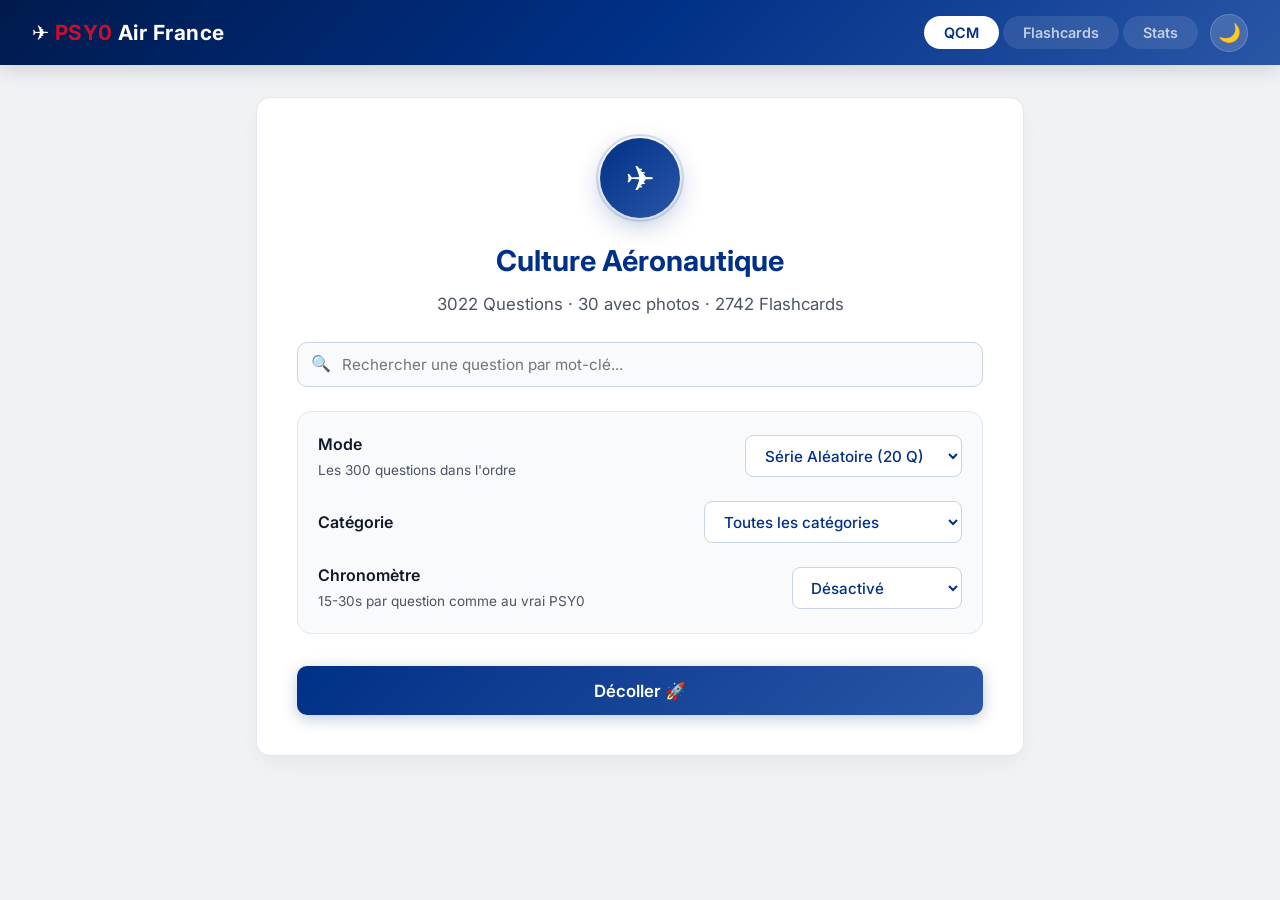
==== PSY0_Training/index.html @ 4a1bb3ae "111" ====
<!DOCTYPE html>
<html lang="fr">

<head>
    <meta charset="UTF-8">
    <meta name="viewport" content="width=device-width, initial-scale=1.0">
    <title>PSY0 Air France - Entraînement Complet</title>
    <meta name="description" content="Application d'entraînement PSY0 Air France — QCM, Flashcards, Statistiques">
    <link href="https://fonts.googleapis.com/css2?family=Inter:wght@400;500;600;700;800&display=swap" rel="stylesheet">
    <link rel="stylesheet" href="style.css">
</head>

<body>
    <header>
        <h1>✈️ <span>PSY0</span> Air France</h1>
        <div class="header-right">
            <nav class="tabs" id="main-tabs">
                <button class="tab active" data-tab="qcm">QCM</button>
                <button class="tab" data-tab="flashcards">Flashcards</button>
                <button class="tab" data-tab="stats">Stats</button>
            </nav>
            <button class="theme-toggle" id="theme-toggle" title="Mode sombre">🌙</button>
        </div>
    </header>
    <main>
        <!-- ========== QCM HOME ========== -->
        <section id="qcm-home" class="screen active">
            <div class="logo-wrapper">✈️</div>
            <h2>Culture Aéronautique</h2>
            <p>3022 Questions · 30 avec photos · 2742 Flashcards</p>

            <!-- Mastery Indicator -->
            <div class="mastery-container" id="mastery-container" style="display:none;">
                <div class="mastery-ring">
                    <svg viewBox="0 0 42 42">
                        <circle class="ring-bg" cx="21" cy="21" r="18" />
                        <circle class="ring-fill" id="mastery-ring-fill" cx="21" cy="21" r="18" stroke-dasharray="113.1"
                            stroke-dashoffset="113.1" />
                    </svg>
                    <div class="mastery-pct" id="mastery-pct">0%</div>
                </div>
                <div class="mastery-info">
                    <div class="mastery-label">Maîtrise globale</div>
                    <div class="mastery-detail" id="mastery-detail">0 / 300 questions maîtrisées</div>
                </div>
            </div>

            <!-- Search -->
            <div class="search-container">
                <span class="search-icon">🔍</span>
                <input type="text" class="search-input" id="search-input"
                    placeholder="Rechercher une question par mot-clé...">
            </div>
            <div class="search-results" id="search-results" style="display:none;"></div>

            <div class="settings-group" id="qcm-settings">
                <div class="setting-item">
                    <div><label>Mode</label><span class="hint" id="mode-hint">Les 300 questions dans l'ordre</span>
                    </div>
                    <select id="mode-select">
                        <option value="random20">Série Aléatoire (20 Q)</option>
                        <option value="random50">Série Aléatoire (50 Q)</option>
                        <option value="random100">Série Aléatoire (100 Q)</option>
                        <option value="weak">Mes points faibles</option>
                        <option value="exam">🔒 Examen réel (80 Q)</option>
                        <option value="all">Toutes (3022 Q)</option>
                    </select>
                </div>
                <div class="setting-item">
                    <div><label>Catégorie</label></div>
                    <select id="cat-select">
                        <option value="all">Toutes les catégories</option>
                    </select>
                </div>
                <div class="setting-item" id="timer-setting">
                    <div><label>Chronomètre</label><span class="hint">15-30s par question comme au vrai PSY0</span>
                    </div>
                    <select id="timer-select">
                        <option value="0">Désactivé</option>
                        <option value="15">15 secondes</option>
                        <option value="20">20 secondes</option>
                        <option value="30">30 secondes</option>
                    </select>
                </div>
            </div>
            <button id="start-btn" class="btn btn-primary">Décoller 🚀</button>
        </section>

        <!-- ========== QUESTION ========== -->
        <section id="question-screen" class="screen">
            <div class="progress-container">
                <div class="progress-header">
                    <span id="progress-text">Question 1 sur 300</span>
                    <span id="score-text">Score: 0</span>
                </div>
                <div class="progress-bar">
                    <div class="progress-fill" id="progress-fill"></div>
                </div>
            </div>
            <div id="timer-bar-container" class="timer-bar-container" style="display:none;">
                <div class="timer-bar-fill" id="timer-bar-fill"></div>
                <span class="timer-label" id="timer-label">30s</span>
            </div>
            <div id="exam-indicator" class="exam-badge" style="display:none;">Mode Examen</div>
            <div class="category-badge" id="q-category"></div>
            <div id="question-image" class="question-image-container" style="display:none;"></div>
            <h2 id="question-text" class="question-text"></h2>
            <div class="options-grid" id="options-container"></div>
            <div id="explanation-box" class="explanation-box" style="display:none;"></div>
            <div class="keyboard-hint" id="keyboard-hint">
                <kbd>A</kbd><kbd>B</kbd><kbd>C</kbd><kbd>D</kbd> répondre · <kbd>Entrée</kbd> suivant
            </div>
            <div class="actions">
                <button id="next-btn" class="btn btn-next">Suivant ➔</button>
            </div>
        </section>

        <!-- ========== SUMMARY ========== -->
        <section id="summary-screen" class="screen">
            <div class="summary-header">
                <h2>Bilan du vol 🛬</h2>
                <div class="summary-score" id="final-score">85%</div>
                <p class="score-text" id="final-stats"></p>
            </div>
            <div class="cat-breakdown" id="cat-breakdown"></div>
            <div id="review-container" class="review-section" style="display:none;">
                <h3>Questions à revoir</h3>
                <div class="review-list" id="review-list"></div>
            </div>
            <button id="restart-btn" class="btn btn-primary">Nouveau vol d'entraînement</button>
        </section>

        <!-- ========== FLASHCARDS HOME ========== -->
        <section id="flashcards-home" class="screen">
            <div class="logo-wrapper">🃏</div>
            <h2>Flashcards</h2>
            <p>2742 fiches mémo pour réviser les faits clés</p>
            <div class="settings-group">
                <div class="setting-item">
                    <div><label>Catégorie</label></div>
                    <select id="fc-cat-select">
                        <option value="all">Toutes</option>
                    </select>
                </div>
                <div class="setting-item">
                    <div><label>Nombre de cartes</label><span class="hint">Limiter la session</span></div>
                    <select id="fc-count-select">
                        <option value="20">20 cartes</option>
                        <option value="50" selected>50 cartes</option>
                        <option value="100">100 cartes</option>
                        <option value="0">Toutes</option>
                    </select>
                </div>
            </div>
            <button id="fc-start-btn" class="btn btn-primary">Commencer les flashcards</button>
        </section>

        <!-- ========== FLASHCARD VIEW ========== -->
        <section id="flashcard-screen" class="screen">
            <div class="progress-container">
                <div class="progress-header">
                    <span id="fc-progress">Carte 1 sur 50</span>
                    <span id="fc-count"></span>
                </div>
                <div class="progress-bar">
                    <div class="progress-fill" id="fc-progress-fill"></div>
                </div>
            </div>
            <div class="fc-category-badge" id="fc-cat-badge"><span></span></div>
            <div class="flashcard" id="flashcard" onclick="app.flipCard()">
                <div class="flashcard-inner" id="flashcard-inner">
                    <div class="flashcard-front" id="fc-front"></div>
                    <div class="flashcard-back" id="fc-back"></div>
                </div>
            </div>
            <p class="fc-hint">Cliquez ou appuyez <kbd>Espace</kbd> pour retourner</p>
            <div class="fc-actions">
                <button class="btn btn-secondary" onclick="app.fcMark(false)">❌ À revoir</button>
                <button class="btn btn-success" onclick="app.fcMark(true)">✅ Connue</button>
            </div>
            <div class="keyboard-hint"><kbd>Espace</kbd> retourner · <kbd>1</kbd> à revoir · <kbd>2</kbd> connue</div>
        </section>

        <!-- ========== FLASHCARD SUMMARY ========== -->
        <section id="fc-summary-screen" class="screen">
            <div class="fc-summary">
                <div class="logo-wrapper">🃏</div>
                <h2>Session terminée !</h2>
                <div class="fc-summary-score" id="fc-final-score">0%</div>
                <p class="fc-summary-detail" id="fc-final-detail"></p>
                <div class="fc-summary-bar">
                    <div class="fc-summary-bar-fill" id="fc-summary-bar-fill"></div>
                </div>
                <button class="btn btn-primary" onclick="app.showScreen('flashcards-home')">Nouvelle session</button>
            </div>
        </section>

        <!-- ========== STATS ========== -->
        <section id="stats-screen" class="screen">
            <div class="logo-wrapper">📊</div>
            <h2>Vos Statistiques</h2>
            <div id="stats-content" class="stats-content"></div>
            <div class="stats-actions">
                <button class="btn btn-outline btn-sm" onclick="app.exportStats()">📤 Exporter</button>
                <label class="btn btn-outline btn-sm" style="cursor:pointer;">
                    📥 Importer
                    <input type="file" accept=".json" style="display:none;" onchange="app.importStats(event)">
                </label>
                <button class="btn btn-outline btn-sm" style="color:var(--error);border-color:var(--error);"
                    onclick="app.clearStats()">🗑️ Réinitialiser</button>
            </div>
        </section>
    </main>

    <script src="data/questions.js"></script>
    <script src="app.js"></script>
</body>

</html>
---- PSY0_Training/style.css ----
/* ========== PSY0 Training App V3 — Premium Design ========== */

:root {
  /* Air France Brand */
  --af-blue: #003087;
  --af-blue-light: #2A56A6;
  --af-blue-dark: #001A4D;
  --af-red: #C8102E;
  --af-white: #FFFFFF;
  --af-gray: #F0F2F5;
  /* Semantic */
  --success: #10B981;
  --success-bg: #ecfdf5;
  --error: #EF4444;
  --error-bg: #fef2f2;
  --warning: #F59E0B;
  /* Text */
  --text-primary: #111827;
  --text-secondary: #4B5563;
  --text-muted: #9CA3AF;
  /* Surfaces */
  --bg: #F0F2F5;
  --card-bg: #FFFFFF;
  --card-border: #e2e8f0;
  --input-bg: #f8fafc;
  --input-border: #cbd5e1;
  --overlay: rgba(0, 0, 0, 0.45);
  /* Misc */
  --border-radius: 14px;
  --transition: all 0.3s cubic-bezier(0.4, 0, 0.2, 1);
  --shadow-sm: 0 2px 8px rgba(0, 0, 0, 0.04);
  --shadow-md: 0 10px 25px -5px rgba(0, 0, 0, 0.06);
  --shadow-lg: 0 20px 40px -10px rgba(0, 0, 0, 0.1);
}

/* ========== DARK MODE ========== */
[data-theme="dark"] {
  --bg: #0f172a;
  --card-bg: #1e293b;
  --card-border: #334155;
  --input-bg: #1e293b;
  --input-border: #475569;
  --text-primary: #f1f5f9;
  --text-secondary: #94a3b8;
  --text-muted: #64748b;
  --af-gray: #0f172a;
  --overlay: rgba(0, 0, 0, 0.7);
  --shadow-sm: 0 2px 8px rgba(0, 0, 0, 0.2);
  --shadow-md: 0 10px 25px -5px rgba(0, 0, 0, 0.3);
  --shadow-lg: 0 20px 40px -10px rgba(0, 0, 0, 0.4);
}

[data-theme="dark"] .option-btn {
  background: #1e293b;
  border-color: #334155;
  color: var(--text-primary);
}

[data-theme="dark"] .option-btn:hover:not(:disabled) {
  background: #334155;
  border-color: var(--af-blue-light);
}

[data-theme="dark"] .option-btn.correct {
  background: #064e3b;
  border-color: var(--success);
  color: #a7f3d0;
}

[data-theme="dark"] .option-btn.wrong {
  background: #7f1d1d;
  border-color: var(--error);
  color: #fecaca;
}

[data-theme="dark"] .option-letter {
  background: #334155;
  border-color: #475569;
  color: var(--text-secondary);
}

[data-theme="dark"] .option-btn.correct .option-letter {
  background: var(--success);
  border-color: var(--success);
  color: white;
}

[data-theme="dark"] .option-btn.wrong .option-letter {
  background: var(--error);
  border-color: var(--error);
  color: white;
}

[data-theme="dark"] .explanation-box {
  background: #172554;
  border-left-color: var(--af-blue-light);
  color: #bfdbfe;
}

[data-theme="dark"] .cat-card {
  background: #1e293b;
  border-color: #334155;
}

[data-theme="dark"] .review-item {
  background: #1e293b;
}

[data-theme="dark"] .history-item {
  background: #1e293b;
}

[data-theme="dark"] .settings-group {
  background: #1e293b;
  border-color: #334155;
}

[data-theme="dark"] select {
  background: #0f172a;
  border-color: #475569;
  color: var(--text-primary);
}

[data-theme="dark"] .flashcard-back {
  background: #1e293b;
  border-color: var(--af-blue-light);
  color: var(--text-primary);
}

[data-theme="dark"] .progress-bar,
[data-theme="dark"] .timer-bar-container {
  background: #334155;
}

[data-theme="dark"] .category-badge {
  background: #1e3a5f;
  color: #93c5fd;
}

[data-theme="dark"] .search-input {
  background: #0f172a;
  border-color: #475569;
  color: var(--text-primary);
}

[data-theme="dark"] .search-result-item {
  background: #1e293b;
  border-color: #334155;
}

/* ========== RESET ========== */
* {
  box-sizing: border-box;
  margin: 0;
  padding: 0;
  font-family: 'Inter', system-ui, -apple-system, sans-serif;
}

body {
  background: var(--bg);
  color: var(--text-primary);
  line-height: 1.6;
  min-height: 100vh;
  display: flex;
  flex-direction: column;
  transition: background 0.4s ease, color 0.4s ease;
}

/* ========== HEADER — Glassmorphism ========== */
header {
  background: linear-gradient(135deg, var(--af-blue-dark) 0%, var(--af-blue) 50%, var(--af-blue-light) 100%);
  color: var(--af-white);
  padding: 0.85rem 2rem;
  box-shadow: 0 4px 20px rgba(0, 0, 0, 0.15);
  position: sticky;
  top: 0;
  z-index: 100;
  display: flex;
  justify-content: space-between;
  align-items: center;
  flex-wrap: wrap;
  gap: 0.5rem;
  backdrop-filter: blur(10px);
}

header h1 {
  font-size: 1.3rem;
  font-weight: 700;
  letter-spacing: 0.5px;
  display: flex;
  align-items: center;
  gap: 0.3rem;
}

header h1 span {
  color: var(--af-red);
}

.header-right {
  display: flex;
  align-items: center;
  gap: 0.75rem;
}

/* Dark mode toggle */
.theme-toggle {
  background: rgba(255, 255, 255, 0.15);
  border: 1px solid rgba(255, 255, 255, 0.2);
  color: white;
  width: 38px;
  height: 38px;
  border-radius: 50%;
  display: flex;
  align-items: center;
  justify-content: center;
  cursor: pointer;
  font-size: 1.15rem;
  transition: var(--transition);
}

.theme-toggle:hover {
  background: rgba(255, 255, 255, 0.3);
  transform: rotate(20deg);
}

/* Tabs */
.tabs {
  display: flex;
  gap: 0.25rem;
}

.tab {
  background: rgba(255, 255, 255, 0.1);
  color: rgba(255, 255, 255, 0.7);
  border: none;
  padding: 0.5rem 1.25rem;
  border-radius: 20px;
  font-size: 0.9rem;
  font-weight: 600;
  cursor: pointer;
  transition: var(--transition);
  position: relative;
  overflow: hidden;
}

.tab::after {
  content: '';
  position: absolute;
  bottom: 0;
  left: 50%;
  width: 0;
  height: 2px;
  background: white;
  transition: all 0.3s ease;
  transform: translateX(-50%);
}

.tab:hover {
  background: rgba(255, 255, 255, 0.2);
  color: white;
}

.tab.active {
  background: white;
  color: var(--af-blue);
}

.tab.active::after {
  display: none;
}

/* ========== MAIN ========== */
main {
  flex: 1;
  width: 100%;
  max-width: 800px;
  margin: 0 auto;
  padding: 2rem 1rem;
}

/* ========== SCREENS ========== */
.screen {
  background: var(--card-bg);
  border-radius: var(--border-radius);
  padding: 2.5rem;
  box-shadow: var(--shadow-md);
  display: none;
  animation: slideUp 0.4s cubic-bezier(0.16, 1, 0.3, 1);
  border: 1px solid var(--card-border);
  transition: background 0.4s ease, border-color 0.4s ease;
}

.screen.active {
  display: block;
}

@keyframes slideUp {
  from {
    opacity: 0;
    transform: translateY(16px);
  }

  to {
    opacity: 1;
    transform: translateY(0);
  }
}

@keyframes fadeIn {
  from {
    opacity: 0;
  }

  to {
    opacity: 1;
  }
}

@keyframes shake {

  0%,
  100% {
    transform: translateX(0);
  }

  10%,
  50%,
  90% {
    transform: translateX(-4px);
  }

  30%,
  70% {
    transform: translateX(4px);
  }
}

@keyframes pulse {
  0% {
    box-shadow: 0 0 0 0 rgba(16, 185, 129, 0.4);
  }

  70% {
    box-shadow: 0 0 0 12px rgba(16, 185, 129, 0);
  }

  100% {
    box-shadow: 0 0 0 0 rgba(16, 185, 129, 0);
  }
}

@keyframes slideQuestion {
  from {
    opacity: 0;
    transform: translateX(30px);
  }

  to {
    opacity: 1;
    transform: translateX(0);
  }
}

@keyframes confetti-fall {
  0% {
    transform: translateY(-100vh) rotate(0deg);
    opacity: 1;
  }

  100% {
    transform: translateY(100vh) rotate(720deg);
    opacity: 0;
  }
}

.shake {
  animation: shake 0.5s cubic-bezier(.36, .07, .19, .97) both;
}

.pulse-correct {
  animation: pulse 0.6s ease-out;
}

.slide-in {
  animation: slideQuestion 0.4s cubic-bezier(0.16, 1, 0.3, 1);
}

/* ========== HOME SCREENS ========== */
.logo-wrapper {
  width: 80px;
  height: 80px;
  background: linear-gradient(135deg, var(--af-blue), var(--af-blue-light));
  color: white;
  border-radius: 50%;
  display: flex;
  align-items: center;
  justify-content: center;
  font-size: 2.2rem;
  margin: 0 auto 1.25rem;
  box-shadow: 0 8px 25px rgba(0, 48, 135, 0.25);
  position: relative;
  transition: transform 0.3s ease;
}

.logo-wrapper:hover {
  transform: scale(1.05);
}

.logo-wrapper::after {
  content: '';
  position: absolute;
  inset: -4px;
  border-radius: 50%;
  border: 2px solid rgba(0, 48, 135, 0.15);
}

#qcm-home,
#flashcards-home,
#stats-screen {
  text-align: center;
}

#qcm-home h2,
#flashcards-home h2,
#stats-screen h2 {
  font-size: 1.8rem;
  color: var(--af-blue);
  margin-bottom: 0.4rem;
}

[data-theme="dark"] #qcm-home h2,
[data-theme="dark"] #flashcards-home h2,
[data-theme="dark"] #stats-screen h2 {
  color: #93c5fd;
}

#qcm-home p,
#flashcards-home p,
#stats-screen p {
  color: var(--text-secondary);
  margin-bottom: 1.5rem;
  font-size: 1.05rem;
}

/* Mastery Ring */
.mastery-container {
  display: flex;
  align-items: center;
  justify-content: center;
  gap: 1rem;
  margin-bottom: 2rem;
  padding: 1rem 1.5rem;
  background: var(--input-bg);
  border-radius: var(--border-radius);
  border: 1px solid var(--card-border);
}

.mastery-ring {
  width: 60px;
  height: 60px;
  position: relative;
}

.mastery-ring svg {
  width: 60px;
  height: 60px;
  transform: rotate(-90deg);
}

.mastery-ring .ring-bg {
  fill: none;
  stroke: var(--card-border);
  stroke-width: 5;
}

.mastery-ring .ring-fill {
  fill: none;
  stroke: var(--af-blue);
  stroke-width: 5;
  stroke-linecap: round;
  transition: stroke-dashoffset 1s ease;
}

.mastery-pct {
  position: absolute;
  inset: 0;
  display: flex;
  align-items: center;
  justify-content: center;
  font-size: 0.8rem;
  font-weight: 700;
  color: var(--af-blue);
  transform: none;
}

[data-theme="dark"] .mastery-pct {
  color: #93c5fd;
}

.mastery-info {
  text-align: left;
}

.mastery-info .mastery-label {
  font-size: 0.85rem;
  font-weight: 600;
  color: var(--text-primary);
}

.mastery-info .mastery-detail {
  font-size: 0.8rem;
  color: var(--text-secondary);
}

/* Settings */
.settings-group {
  display: flex;
  flex-direction: column;
  gap: 1.25rem;
  margin-bottom: 2rem;
  text-align: left;
  background: var(--input-bg);
  padding: 1.25rem;
  border-radius: var(--border-radius);
  border: 1px solid var(--card-border);
  transition: background 0.4s ease, border-color 0.4s ease;
}

.setting-item {
  display: flex;
  justify-content: space-between;
  align-items: center;
  gap: 1rem;
}

.setting-item label {
  font-weight: 600;
  color: var(--text-primary);
}

.hint {
  font-size: 0.85rem;
  color: var(--text-secondary);
  display: block;
  margin-top: 0.15rem;
}

select {
  padding: 0.6rem 0.9rem;
  border-radius: 8px;
  border: 1px solid var(--input-border);
  background: var(--card-bg);
  font-size: 0.95rem;
  font-weight: 500;
  color: var(--af-blue);
  cursor: pointer;
  outline: none;
  transition: var(--transition);
  min-width: 170px;
}

select:focus {
  border-color: var(--af-blue);
  box-shadow: 0 0 0 3px rgba(0, 48, 135, 0.1);
}

/* ========== SEARCH ========== */
.search-container {
  position: relative;
  margin-bottom: 1.5rem;
}

.search-input {
  width: 100%;
  padding: 0.75rem 1rem 0.75rem 2.75rem;
  border: 1px solid var(--input-border);
  border-radius: 10px;
  font-size: 0.95rem;
  background: var(--input-bg);
  color: var(--text-primary);
  outline: none;
  transition: var(--transition);
  font-family: 'Inter', system-ui, sans-serif;
}

.search-input:focus {
  border-color: var(--af-blue);
  box-shadow: 0 0 0 3px rgba(0, 48, 135, 0.1);
}

.search-icon {
  position: absolute;
  left: 0.85rem;
  top: 50%;
  transform: translateY(-50%);
  font-size: 1rem;
  color: var(--text-muted);
  pointer-events: none;
}

.search-results {
  max-height: 400px;
  overflow-y: auto;
  display: flex;
  flex-direction: column;
  gap: 0.5rem;
  text-align: left;
}

.search-result-item {
  background: var(--input-bg);
  border: 1px solid var(--card-border);
  border-radius: 10px;
  padding: 1rem;
  animation: fadeIn 0.2s ease;
}

.search-result-item .sr-question {
  font-weight: 600;
  margin-bottom: 0.4rem;
  font-size: 0.95rem;
  color: var(--text-primary);
}

.search-result-item .sr-answer {
  font-size: 0.85rem;
  color: var(--success);
  font-weight: 500;
}

.search-result-item .sr-explanation {
  font-size: 0.82rem;
  color: var(--text-secondary);
  margin-top: 0.3rem;
  font-style: italic;
}

.search-result-item .sr-cat {
  display: inline-block;
  background: #e0e7ff;
  color: var(--af-blue);
  padding: 0.15rem 0.5rem;
  border-radius: 12px;
  font-size: 0.72rem;
  font-weight: 600;
  margin-top: 0.4rem;
}

[data-theme="dark"] .search-result-item .sr-cat {
  background: #1e3a5f;
  color: #93c5fd;
}

/* ========== BUTTONS ========== */
.btn {
  display: inline-flex;
  align-items: center;
  justify-content: center;
  gap: 0.5rem;
  padding: 0.9rem 1.8rem;
  font-size: 1.05rem;
  font-weight: 600;
  border: none;
  border-radius: 10px;
  cursor: pointer;
  transition: var(--transition);
  width: 100%;
  position: relative;
  overflow: hidden;
}

.btn::after {
  content: '';
  position: absolute;
  inset: 0;
  background: linear-gradient(rgba(255, 255, 255, 0.1), transparent);
  opacity: 0;
  transition: opacity 0.3s;
}

.btn:hover::after {
  opacity: 1;
}

.btn:active {
  transform: scale(0.98);
}

.btn-primary {
  background: linear-gradient(135deg, var(--af-blue), var(--af-blue-light));
  color: white;
  box-shadow: 0 4px 15px rgba(0, 48, 135, 0.25);
}

.btn-primary:hover {
  transform: translateY(-2px);
  box-shadow: 0 8px 25px rgba(0, 48, 135, 0.35);
}

.btn-primary:active {
  transform: translateY(0) scale(0.98);
}

.btn-secondary {
  background: var(--card-border);
  color: var(--text-primary);
  margin-top: 1rem;
}

.btn-secondary:hover {
  background: var(--input-border);
}

.btn-success {
  background: linear-gradient(135deg, var(--success), #059669);
  color: white;
  flex: 1;
  box-shadow: 0 4px 12px rgba(16, 185, 129, 0.25);
}

.btn-success:hover {
  transform: translateY(-1px);
  box-shadow: 0 6px 18px rgba(16, 185, 129, 0.35);
}

.btn-sm {
  padding: 0.5rem 1rem;
  font-size: 0.85rem;
  width: auto;
}

.btn-outline {
  background: transparent;
  border: 1px solid var(--card-border);
  color: var(--text-secondary);
  width: auto;
}

.btn-outline:hover {
  border-color: var(--af-blue);
  color: var(--af-blue);
  background: rgba(0, 48, 135, 0.05);
}

.stats-actions {
  display: flex;
  gap: 0.5rem;
  justify-content: center;
  flex-wrap: wrap;
}

/* ========== TIMER ========== */
.timer-bar-container {
  position: relative;
  height: 6px;
  background: var(--card-border);
  border-radius: 3px;
  margin-bottom: 1.5rem;
  overflow: hidden;
}

.timer-bar-fill {
  height: 100%;
  background: linear-gradient(90deg, var(--af-blue), var(--af-blue-light));
  width: 100%;
  transition: width 1s linear;
  border-radius: 3px;
}

.timer-bar-fill.danger {
  background: linear-gradient(90deg, var(--error), #dc2626);
}

.timer-label {
  position: absolute;
  right: 0;
  top: -22px;
  font-size: 0.8rem;
  font-weight: 700;
  color: var(--text-secondary);
}

/* ========== CATEGORY BADGE ========== */
.category-badge {
  display: inline-block;
  background: #e0e7ff;
  color: var(--af-blue);
  padding: 0.3rem 0.8rem;
  border-radius: 20px;
  font-size: 0.8rem;
  font-weight: 600;
  margin-bottom: 1rem;
}

/* ========== QUESTION ========== */
.progress-container {
  margin-bottom: 1.5rem;
}

.progress-header {
  display: flex;
  justify-content: space-between;
  margin-bottom: 0.5rem;
  font-size: 0.9rem;
  color: var(--text-secondary);
  font-weight: 600;
}

.progress-bar {
  height: 6px;
  background: var(--card-border);
  border-radius: 3px;
  overflow: hidden;
}

.progress-fill {
  height: 100%;
  background: linear-gradient(90deg, var(--af-blue), var(--af-blue-light));
  width: 0%;
  transition: width 0.5s ease-out;
}

.question-text {
  font-size: 1.3rem;
  font-weight: 600;
  color: var(--af-blue-dark);
  margin-bottom: 1.5rem;
  line-height: 1.4;
}

[data-theme="dark"] .question-text {
  color: #e2e8f0;
}

/* Question Image */
.question-image-container {
  margin-bottom: 1.5rem;
  border-radius: var(--border-radius);
  overflow: hidden;
  background: var(--input-bg);
  border: 1px solid var(--card-border);
  text-align: center;
  min-height: 120px;
  display: flex;
  align-items: center;
  justify-content: center;
}

.question-img {
  width: 100%;
  max-height: 320px;
  object-fit: cover;
  border-radius: var(--border-radius);
  display: block;
  animation: fadeIn 0.4s ease;
}

.img-loading {
  padding: 3rem 1rem;
  color: var(--text-muted);
  font-size: 0.95rem;
  animation: pulse 1.5s ease-in-out infinite;
}

@keyframes imgPulse {

  0%,
  100% {
    opacity: 0.5;
  }

  50% {
    opacity: 1;
  }
}

.img-loading {
  animation: imgPulse 1.5s ease-in-out infinite;
}

.img-error {
  padding: 2rem 1rem;
  color: var(--warning);
  font-size: 0.9rem;
}

.options-grid {
  display: flex;
  flex-direction: column;
  gap: 0.75rem;
}

.option-btn {
  background: var(--input-bg);
  border: 2px solid var(--card-border);
  border-radius: 12px;
  padding: 1rem 1.25rem;
  font-size: 1rem;
  color: var(--text-primary);
  text-align: left;
  cursor: pointer;
  transition: var(--transition);
  display: flex;
  align-items: center;
  gap: 0.75rem;
}

.option-letter {
  background: var(--card-bg);
  border: 1px solid var(--input-border);
  width: 32px;
  height: 32px;
  border-radius: 50%;
  display: flex;
  align-items: center;
  justify-content: center;
  font-weight: 700;
  color: var(--text-secondary);
  flex-shrink: 0;
  transition: var(--transition);
  font-size: 0.9rem;
}

.option-btn:hover:not(:disabled) {
  border-color: var(--af-blue-light);
  background: #f1f5f9;
  transform: translateX(4px);
}

[data-theme="dark"] .option-btn:hover:not(:disabled) {
  background: #334155;
}

.option-btn.correct {
  background: var(--success-bg);
  border-color: var(--success);
  color: #065f46;
}

.option-btn.correct .option-letter {
  background: var(--success);
  border-color: var(--success);
  color: white;
}

.option-btn.wrong {
  background: var(--error-bg);
  border-color: var(--error);
  color: #991b1b;
}

.option-btn.wrong .option-letter {
  background: var(--error);
  border-color: var(--error);
  color: white;
}

.option-btn:disabled {
  cursor: default;
}

/* Keyboard shortcut hint */
.option-btn .key-hint {
  margin-left: auto;
  font-size: 0.7rem;
  color: var(--text-muted);
  background: var(--card-border);
  padding: 0.1rem 0.4rem;
  border-radius: 4px;
  font-weight: 600;
  opacity: 0.6;
}

/* ========== EXPLANATION ========== */
.explanation-box {
  background: #eff6ff;
  border-left: 4px solid var(--af-blue);
  padding: 1rem 1.25rem;
  border-radius: 0 10px 10px 0;
  margin-top: 1.25rem;
  font-size: 0.95rem;
  color: var(--af-blue-dark);
  line-height: 1.5;
  animation: slideUp 0.3s ease;
}

.explanation-box strong {
  color: var(--af-blue);
}

[data-theme="dark"] .explanation-box strong {
  color: #93c5fd;
}

/* ========== ACTIONS ========== */
.actions {
  margin-top: 2rem;
  display: flex;
  justify-content: flex-end;
}

.btn-next {
  background: linear-gradient(135deg, var(--af-red), #a00d24);
  color: white;
  width: auto;
  min-width: 150px;
  opacity: 0;
  visibility: hidden;
  transform: translateY(8px);
  padding: 0.8rem 1.5rem;
  transition: var(--transition);
  box-shadow: 0 4px 12px rgba(200, 16, 46, 0.25);
}

.btn-next.show {
  opacity: 1;
  visibility: visible;
  transform: translateY(0);
}

.btn-next:hover {
  background: linear-gradient(135deg, #a00d24, #7f0a1c);
  transform: translateY(-2px);
  box-shadow: 0 6px 18px rgba(200, 16, 46, 0.35);
}

/* ========== SUMMARY ========== */
.summary-header {
  text-align: center;
  margin-bottom: 2rem;
}

.summary-score {
  font-size: 4rem;
  font-weight: 800;
  color: var(--af-blue);
  margin: 0.75rem 0;
  letter-spacing: -1px;
}

.score-text {
  font-size: 1.1rem;
  color: var(--text-secondary);
}

.cat-breakdown {
  display: grid;
  grid-template-columns: 1fr 1fr;
  gap: 0.75rem;
  margin-bottom: 2rem;
}

.cat-card {
  background: var(--input-bg);
  border: 1px solid var(--card-border);
  border-radius: 10px;
  padding: 1rem;
  transition: transform 0.2s ease;
}

.cat-card:hover {
  transform: translateY(-2px);
}

.cat-card .cat-name {
  font-weight: 600;
  font-size: 0.85rem;
  color: var(--text-primary);
  margin-bottom: 0.4rem;
}

.cat-card .cat-score {
  font-size: 1.4rem;
  font-weight: 700;
}

.cat-card .cat-detail {
  font-size: 0.8rem;
  color: var(--text-secondary);
}

.review-section {
  margin-bottom: 2rem;
}

.review-section h3 {
  font-size: 1.1rem;
  color: var(--af-blue-dark);
  margin-bottom: 1rem;
  padding-bottom: 0.5rem;
  border-bottom: 2px solid var(--card-border);
}

[data-theme="dark"] .review-section h3 {
  color: #93c5fd;
}

.review-list {
  display: flex;
  flex-direction: column;
  gap: 1rem;
}

.review-item {
  background: var(--input-bg);
  border-left: 4px solid var(--error);
  padding: 1rem;
  border-radius: 0 10px 10px 0;
}

.review-q {
  font-weight: 600;
  margin-bottom: 0.5rem;
  font-size: 0.95rem;
}

.review-a {
  display: flex;
  flex-direction: column;
  gap: 0.3rem;
  font-size: 0.9rem;
}

.review-wrong {
  color: var(--error);
}

.review-correct {
  color: var(--success);
  font-weight: 500;
}

/* ========== FLASHCARD ========== */
.flashcard {
  perspective: 1000px;
  cursor: pointer;
  margin: 1.5rem 0;
  height: 280px;
  user-select: none;
  -webkit-user-select: none;
  touch-action: pan-y;
}

.flashcard-inner {
  position: relative;
  width: 100%;
  height: 100%;
  transition: transform 0.6s cubic-bezier(0.4, 0, 0.2, 1);
  transform-style: preserve-3d;
}

.flashcard.flipped .flashcard-inner {
  transform: rotateY(180deg);
}

.flashcard-front,
.flashcard-back {
  position: absolute;
  width: 100%;
  height: 100%;
  backface-visibility: hidden;
  border-radius: var(--border-radius);
  display: flex;
  align-items: center;
  justify-content: center;
  padding: 2rem;
  text-align: center;
  font-size: 1.15rem;
  line-height: 1.5;
}

.flashcard-front {
  background: linear-gradient(135deg, var(--af-blue-dark), var(--af-blue), var(--af-blue-light));
  color: white;
  font-weight: 600;
  font-size: 1.25rem;
  box-shadow: 0 10px 30px rgba(0, 48, 135, 0.25);
}

.flashcard-back {
  background: var(--card-bg);
  border: 2px solid var(--af-blue);
  color: var(--af-blue-dark);
  transform: rotateY(180deg);
  font-size: 1rem;
}

.fc-hint {
  text-align: center;
  color: var(--text-muted);
  font-size: 0.85rem;
  margin-bottom: 1rem;
}

.fc-actions {
  display: flex;
  gap: 0.75rem;
}

.fc-actions .btn {
  flex: 1;
}

.fc-actions .btn-secondary {
  margin-top: 0;
  background: var(--error-bg);
  color: var(--error);
  border: 1px solid rgba(239, 68, 68, 0.2);
}

.fc-actions .btn-secondary:hover {
  background: #fecaca;
}

/* FC Category */
.fc-category-badge {
  text-align: center;
  margin-bottom: 0.5rem;
}

.fc-category-badge span {
  display: inline-block;
  background: #e0e7ff;
  color: var(--af-blue);
  padding: 0.2rem 0.6rem;
  border-radius: 12px;
  font-size: 0.75rem;
  font-weight: 600;
}

[data-theme="dark"] .fc-category-badge span {
  background: #1e3a5f;
  color: #93c5fd;
}

/* FC Summary Screen */
.fc-summary {
  text-align: center;
}

.fc-summary-score {
  font-size: 3rem;
  font-weight: 800;
  margin: 1rem 0;
}

.fc-summary-detail {
  color: var(--text-secondary);
  font-size: 1.05rem;
  margin-bottom: 2rem;
}

.fc-summary-bar {
  height: 8px;
  background: var(--card-border);
  border-radius: 4px;
  overflow: hidden;
  margin-bottom: 2rem;
}

.fc-summary-bar-fill {
  height: 100%;
  border-radius: 4px;
  transition: width 1s ease;
}

/* ========== STATS ========== */
.stats-content {
  text-align: left;
  margin-bottom: 1.5rem;
}

.stat-row {
  display: flex;
  justify-content: space-between;
  align-items: center;
  padding: 0.9rem 0;
  border-bottom: 1px solid var(--card-border);
}

.stat-row:last-child {
  border-bottom: none;
}

.stat-label {
  font-weight: 500;
  color: var(--text-primary);
}

.stat-value {
  font-weight: 700;
  color: var(--af-blue);
  font-size: 1.1rem;
}

[data-theme="dark"] .stat-value {
  color: #93c5fd;
}

.stat-section {
  margin-top: 1.5rem;
}

.stat-section h3 {
  font-size: 1rem;
  color: var(--af-blue);
  margin-bottom: 0.75rem;
}

[data-theme="dark"] .stat-section h3 {
  color: #93c5fd;
}

.history-item {
  background: var(--input-bg);
  padding: 0.75rem 1rem;
  border-radius: 8px;
  margin-bottom: 0.5rem;
  display: flex;
  justify-content: space-between;
  align-items: center;
  font-size: 0.9rem;
  transition: transform 0.2s ease;
}

.history-item:hover {
  transform: translateX(3px);
}

/* Sparkline */
.sparkline-container {
  margin: 1rem 0 1.5rem;
  padding: 1rem;
  background: var(--input-bg);
  border: 1px solid var(--card-border);
  border-radius: 10px;
}

.sparkline-container h4 {
  font-size: 0.85rem;
  color: var(--text-secondary);
  margin-bottom: 0.75rem;
  font-weight: 600;
}

.sparkline-svg {
  width: 100%;
  height: 80px;
}

.sparkline-line {
  fill: none;
  stroke: var(--af-blue);
  stroke-width: 2;
  stroke-linecap: round;
  stroke-linejoin: round;
}

.sparkline-area {
  fill: url(#sparkGradient);
  opacity: 0.3;
}

.sparkline-dot {
  fill: var(--af-blue);
}

.sparkline-dot:last-of-type {
  fill: var(--af-red);
  r: 4;
}

/* Exam mode indicator */
.exam-badge {
  display: inline-flex;
  align-items: center;
  gap: 0.4rem;
  background: var(--error-bg);
  color: var(--error);
  padding: 0.3rem 0.8rem;
  border-radius: 20px;
  font-size: 0.8rem;
  font-weight: 700;
  margin-bottom: 1rem;
  border: 1px solid rgba(239, 68, 68, 0.2);
}

.exam-badge::before {
  content: '🔒';
}

/* ========== CONFETTI ========== */
.confetti-canvas {
  position: fixed;
  top: 0;
  left: 0;
  width: 100%;
  height: 100%;
  pointer-events: none;
  z-index: 9999;
}

/* ========== KEYBOARD HINTS ========== */
.keyboard-hint {
  text-align: center;
  font-size: 0.75rem;
  color: var(--text-muted);
  margin-top: 0.5rem;
}

.keyboard-hint kbd {
  display: inline-block;
  background: var(--card-border);
  border: 1px solid var(--input-border);
  padding: 0.1rem 0.35rem;
  border-radius: 4px;
  font-size: 0.7rem;
  font-weight: 600;
  font-family: 'Inter', monospace;
  margin: 0 0.1rem;
}

/* ========== RESPONSIVE ========== */
@media (max-width: 600px) {
  .screen {
    padding: 1.5rem;
  }

  header {
    padding: 0.65rem 1rem;
  }

  header h1 {
    font-size: 1.1rem;
  }

  .tab {
    padding: 0.4rem 0.75rem;
    font-size: 0.8rem;
  }

  .setting-item {
    flex-direction: column;
    align-items: flex-start;
    gap: 0.5rem;
  }

  select {
    width: 100%;
  }

  .cat-breakdown {
    grid-template-columns: 1fr;
  }

  .flashcard {
    height: 240px;
  }

  .summary-score {
    font-size: 3rem;
  }

  .mastery-container {
    flex-direction: column;
    text-align: center;
  }

  .mastery-info {
    text-align: center;
  }

  .option-btn .key-hint {
    display: none;
  }

  .keyboard-hint {
    display: none;
  }

  .theme-toggle {
    width: 34px;
    height: 34px;
    font-size: 1rem;
  }

  .stats-actions {
    flex-direction: column;
  }

  .stats-actions .btn {
    width: 100%;
  }
}

@media (max-width: 400px) {
  main {
    padding: 1rem 0.5rem;
  }

  .screen {
    padding: 1.25rem;
    border-radius: 10px;
  }
}
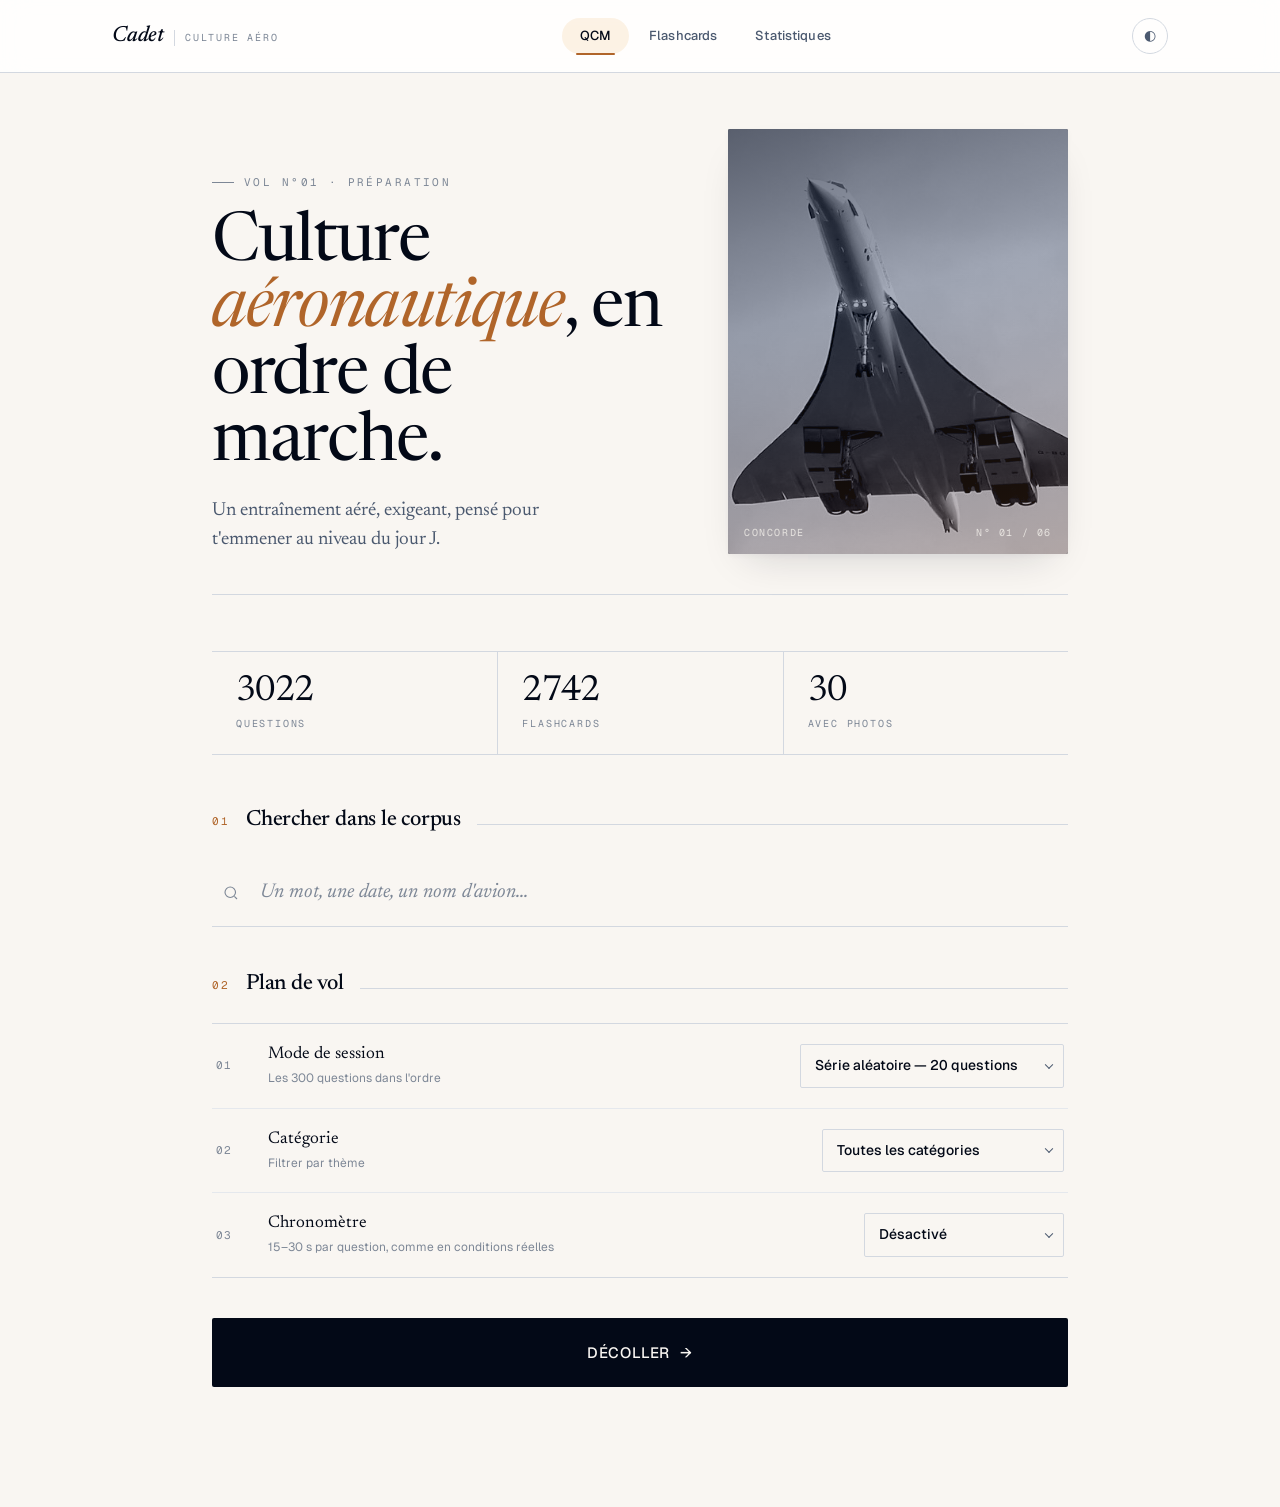
==== commit 638718fa: "New version" ====
--- a/PSY0_Training/index.html
+++ b/PSY0_Training/index.html
@@ -1,97 +1,172 @@
 <!DOCTYPE html>
 <html lang="fr">
-
 <head>
     <meta charset="UTF-8">
     <meta name="viewport" content="width=device-width, initial-scale=1.0">
-    <title>PSY0 Air France - Entraînement Complet</title>
-    <meta name="description" content="Application d'entraînement PSY0 Air France — QCM, Flashcards, Statistiques">
-    <link href="https://fonts.googleapis.com/css2?family=Inter:wght@400;500;600;700;800&display=swap" rel="stylesheet">
+    <title>Cadet — Révisions aéronautiques</title>
+    <meta name="description" content="Entraînement aux QCM de culture aéronautique — QCM, flashcards, statistiques.">
+    <link rel="preconnect" href="https://fonts.googleapis.com">
+    <link rel="preconnect" href="https://fonts.gstatic.com" crossorigin>
+    <link href="https://fonts.googleapis.com/css2?family=Newsreader:ital,opsz,wght@0,6..72,400;0,6..72,500;1,6..72,400;1,6..72,500&family=Geist:wght@400;500;600&family=Geist+Mono:wght@400;500&display=swap" rel="stylesheet">
     <link rel="stylesheet" href="style.css">
 </head>
-
 <body>
     <header>
-        <h1>✈️ <span>PSY0</span> Air France</h1>
-        <div class="header-right">
-            <nav class="tabs" id="main-tabs">
-                <button class="tab active" data-tab="qcm">QCM</button>
-                <button class="tab" data-tab="flashcards">Flashcards</button>
-                <button class="tab" data-tab="stats">Stats</button>
+        <div class="hdr-inner">
+            <a href="#" class="wordmark" aria-label="Cadet">
+                <span class="mk-main">Cadet</span>
+                <span class="mk-sub">Culture aéro</span>
+            </a>
+            <nav class="tabs" id="main-tabs" role="tablist">
+                <button class="tab active" data-tab="qcm" role="tab">QCM</button>
+                <button class="tab" data-tab="flashcards" role="tab">Flashcards</button>
+                <button class="tab" data-tab="stats" role="tab">Statistiques</button>
             </nav>
-            <button class="theme-toggle" id="theme-toggle" title="Mode sombre">🌙</button>
+            <div class="hdr-right">
+                <button class="theme-toggle" id="theme-toggle" title="Mode sombre" aria-label="Basculer le thème">◐</button>
+            </div>
         </div>
     </header>
+
     <main>
         <!-- ========== QCM HOME ========== -->
         <section id="qcm-home" class="screen active">
-            <div class="logo-wrapper">✈️</div>
-            <h2>Culture Aéronautique</h2>
-            <p>3022 Questions · 30 avec photos · 2742 Flashcards</p>
-
-            <!-- Mastery Indicator -->
-            <div class="mastery-container" id="mastery-container" style="display:none;">
+            <div class="home-hero">
+                <div class="hero-text">
+                    <div class="eyebrow">Vol n°01 · Préparation</div>
+                    <h1 class="hero-title">Culture <em>aéronautique</em>, en ordre de marche.</h1>
+                    <p class="hero-lede">Un entraînement aéré, exigeant, pensé pour t'emmener au niveau du jour J.</p>
+                </div>
+                <figure class="hero-plate" aria-hidden="true">
+                    <img id="hero-img" src="images/concorde.jpg" alt="">
+                    <figcaption class="plate-caption">
+                        <span id="hero-caption-name">Concorde</span>
+                        <span>N° 01 / 06</span>
+                    </figcaption>
+                </figure>
+            </div>
+
+            <!-- Stats strip -->
+            <div class="stats-strip">
+                <div class="stat-cell">
+                    <div class="sc-num">3022</div>
+                    <div class="sc-label">Questions</div>
+                </div>
+                <div class="stat-cell">
+                    <div class="sc-num">2742</div>
+                    <div class="sc-label">Flashcards</div>
+                </div>
+                <div class="stat-cell">
+                    <div class="sc-num">30</div>
+                    <div class="sc-label">Avec photos</div>
+                </div>
+            </div>
+
+            <!-- Mastery -->
+            <div class="mastery-readout" id="mastery-container" hidden>
                 <div class="mastery-ring">
                     <svg viewBox="0 0 42 42">
                         <circle class="ring-bg" cx="21" cy="21" r="18" />
-                        <circle class="ring-fill" id="mastery-ring-fill" cx="21" cy="21" r="18" stroke-dasharray="113.1"
-                            stroke-dashoffset="113.1" />
+                        <circle class="ring-fill" id="mastery-ring-fill" cx="21" cy="21" r="18" stroke-dasharray="113.1" stroke-dashoffset="113.1" />
                     </svg>
                     <div class="mastery-pct" id="mastery-pct">0%</div>
                 </div>
                 <div class="mastery-info">
-                    <div class="mastery-label">Maîtrise globale</div>
+                    <div class="mastery-label">Progression globale</div>
+                    <div class="mastery-title">Maîtrise des questions</div>
                     <div class="mastery-detail" id="mastery-detail">0 / 300 questions maîtrisées</div>
                 </div>
+                <div class="mastery-streak" id="mastery-streak">
+                    <div class="streak-num" id="streak-num">0</div>
+                    <div class="streak-label">Sessions</div>
+                </div>
             </div>
 
             <!-- Search -->
-            <div class="search-container">
-                <span class="search-icon">🔍</span>
-                <input type="text" class="search-input" id="search-input"
-                    placeholder="Rechercher une question par mot-clé...">
-            </div>
-            <div class="search-results" id="search-results" style="display:none;"></div>
-
-            <div class="settings-group" id="qcm-settings">
-                <div class="setting-item">
-                    <div><label>Mode</label><span class="hint" id="mode-hint">Les 300 questions dans l'ordre</span>
-                    </div>
-                    <select id="mode-select">
-                        <option value="random20">Série Aléatoire (20 Q)</option>
-                        <option value="random50">Série Aléatoire (50 Q)</option>
-                        <option value="random100">Série Aléatoire (100 Q)</option>
-                        <option value="weak">Mes points faibles</option>
-                        <option value="exam">🔒 Examen réel (80 Q)</option>
-                        <option value="all">Toutes (3022 Q)</option>
-                    </select>
-                </div>
-                <div class="setting-item">
-                    <div><label>Catégorie</label></div>
-                    <select id="cat-select">
-                        <option value="all">Toutes les catégories</option>
-                    </select>
-                </div>
-                <div class="setting-item" id="timer-setting">
-                    <div><label>Chronomètre</label><span class="hint">15-30s par question comme au vrai PSY0</span>
-                    </div>
-                    <select id="timer-select">
-                        <option value="0">Désactivé</option>
-                        <option value="15">15 secondes</option>
-                        <option value="20">20 secondes</option>
-                        <option value="30">30 secondes</option>
-                    </select>
-                </div>
-            </div>
-            <button id="start-btn" class="btn btn-primary">Décoller 🚀</button>
+            <div class="search-block">
+                <div class="section-head">
+                    <span class="sh-num">01</span>
+                    <h3>Chercher dans le corpus</h3>
+                    <span class="sh-rule"></span>
+                </div>
+                <div class="search-container">
+                    <span class="search-icon" aria-hidden="true">
+                        <svg width="18" height="18" viewBox="0 0 24 24" fill="none" stroke="currentColor" stroke-width="1.5">
+                            <circle cx="11" cy="11" r="7"/><path d="m20 20-3.5-3.5"/>
+                        </svg>
+                    </span>
+                    <input type="text" class="search-input" id="search-input" placeholder="Un mot, une date, un nom d'avion…">
+                </div>
+                <div class="search-results" id="search-results" style="display:none;"></div>
+            </div>
+
+            <!-- Itinerary (settings) -->
+            <div class="search-block" id="qcm-settings">
+                <div class="section-head">
+                    <span class="sh-num">02</span>
+                    <h3>Plan de vol</h3>
+                    <span class="sh-rule"></span>
+                </div>
+                <div class="itinerary">
+                    <div class="itin-row">
+                        <div class="itin-num">01</div>
+                        <div>
+                            <div class="itin-label">Mode de session</div>
+                            <span class="itin-hint" id="mode-hint">Les 300 questions dans l'ordre</span>
+                        </div>
+                        <div class="sel-wrap">
+                            <select id="mode-select">
+                                <option value="random20">Série aléatoire — 20 questions</option>
+                                <option value="random50">Série aléatoire — 50 questions</option>
+                                <option value="random100">Série aléatoire — 100 questions</option>
+                                <option value="weak">Mes points faibles</option>
+                                <option value="exam">Examen réel — 80 questions</option>
+                                <option value="all">Toutes — 3022 questions</option>
+                            </select>
+                        </div>
+                    </div>
+                    <div class="itin-row">
+                        <div class="itin-num">02</div>
+                        <div>
+                            <div class="itin-label">Catégorie</div>
+                            <span class="itin-hint">Filtrer par thème</span>
+                        </div>
+                        <div class="sel-wrap">
+                            <select id="cat-select">
+                                <option value="all">Toutes les catégories</option>
+                            </select>
+                        </div>
+                    </div>
+                    <div class="itin-row" id="timer-setting">
+                        <div class="itin-num">03</div>
+                        <div>
+                            <div class="itin-label">Chronomètre</div>
+                            <span class="itin-hint">15–30 s par question, comme en conditions réelles</span>
+                        </div>
+                        <div class="sel-wrap">
+                            <select id="timer-select">
+                                <option value="0">Désactivé</option>
+                                <option value="15">15 secondes</option>
+                                <option value="20">20 secondes</option>
+                                <option value="30">30 secondes</option>
+                            </select>
+                        </div>
+                    </div>
+                </div>
+            </div>
+
+            <button id="start-btn" class="btn btn-primary">
+                <span>Décoller</span>
+                <span class="btn-arrow">→</span>
+            </button>
         </section>
 
         <!-- ========== QUESTION ========== -->
         <section id="question-screen" class="screen">
-            <div class="progress-container">
+            <div class="progress-bloc">
                 <div class="progress-header">
-                    <span id="progress-text">Question 1 sur 300</span>
-                    <span id="score-text">Score: 0</span>
+                    <span id="progress-text">Question 1 / 300</span>
+                    <span id="score-text">Score · 0</span>
                 </div>
                 <div class="progress-bar">
                     <div class="progress-fill" id="progress-fill"></div>
@@ -101,24 +176,25 @@
                 <div class="timer-bar-fill" id="timer-bar-fill"></div>
                 <span class="timer-label" id="timer-label">30s</span>
             </div>
-            <div id="exam-indicator" class="exam-badge" style="display:none;">Mode Examen</div>
+            <div id="exam-indicator" class="exam-badge" style="display:none;">Mode examen</div>
             <div class="category-badge" id="q-category"></div>
             <div id="question-image" class="question-image-container" style="display:none;"></div>
             <h2 id="question-text" class="question-text"></h2>
             <div class="options-grid" id="options-container"></div>
             <div id="explanation-box" class="explanation-box" style="display:none;"></div>
             <div class="keyboard-hint" id="keyboard-hint">
-                <kbd>A</kbd><kbd>B</kbd><kbd>C</kbd><kbd>D</kbd> répondre · <kbd>Entrée</kbd> suivant
+                <kbd>A</kbd><kbd>B</kbd><kbd>C</kbd><kbd>D</kbd> répondre &nbsp;·&nbsp; <kbd>Entrée</kbd> suivant
             </div>
             <div class="actions">
-                <button id="next-btn" class="btn btn-next">Suivant ➔</button>
+                <button id="next-btn" class="btn btn-next">Suivant →</button>
             </div>
         </section>
 
         <!-- ========== SUMMARY ========== -->
         <section id="summary-screen" class="screen">
             <div class="summary-header">
-                <h2>Bilan du vol 🛬</h2>
+                <div class="eyebrow">Bilan de session</div>
+                <h2>À <em>l'atterrissage</em></h2>
                 <div class="summary-score" id="final-score">85%</div>
                 <p class="score-text" id="final-stats"></p>
             </div>
@@ -127,39 +203,68 @@
                 <h3>Questions à revoir</h3>
                 <div class="review-list" id="review-list"></div>
             </div>
-            <button id="restart-btn" class="btn btn-primary">Nouveau vol d'entraînement</button>
+            <div style="margin-top: 36px;">
+                <button id="restart-btn" class="btn btn-primary">
+                    <span>Nouveau vol</span>
+                    <span class="btn-arrow">→</span>
+                </button>
+            </div>
         </section>
 
         <!-- ========== FLASHCARDS HOME ========== -->
         <section id="flashcards-home" class="screen">
-            <div class="logo-wrapper">🃏</div>
-            <h2>Flashcards</h2>
-            <p>2742 fiches mémo pour réviser les faits clés</p>
-            <div class="settings-group">
-                <div class="setting-item">
-                    <div><label>Catégorie</label></div>
-                    <select id="fc-cat-select">
-                        <option value="all">Toutes</option>
-                    </select>
-                </div>
-                <div class="setting-item">
-                    <div><label>Nombre de cartes</label><span class="hint">Limiter la session</span></div>
-                    <select id="fc-count-select">
-                        <option value="20">20 cartes</option>
-                        <option value="50" selected>50 cartes</option>
-                        <option value="100">100 cartes</option>
-                        <option value="0">Toutes</option>
-                    </select>
-                </div>
-            </div>
-            <button id="fc-start-btn" class="btn btn-primary">Commencer les flashcards</button>
+            <div class="eyebrow" style="margin-bottom:14px;">Mémoire · Flashcards</div>
+            <h2 style="font-family:var(--serif);font-weight:400;font-size:clamp(36px,5vw,52px);letter-spacing:-0.02em;margin-bottom:12px;">Apprendre par <em style="font-style:italic;color:var(--amber-deep);">répétition</em></h2>
+            <p style="font-family:var(--serif);font-size:18px;color:var(--text-dim);margin-bottom:40px;max-width:44ch;">2742 fiches mémo pour ancrer les faits clés — dates, sigles, appareils, records.</p>
+
+            <div class="search-block">
+                <div class="section-head">
+                    <span class="sh-num">01</span>
+                    <h3>Plan de révision</h3>
+                    <span class="sh-rule"></span>
+                </div>
+                <div class="itinerary">
+                    <div class="itin-row">
+                        <div class="itin-num">01</div>
+                        <div>
+                            <div class="itin-label">Catégorie</div>
+                            <span class="itin-hint">Filtrer par thème</span>
+                        </div>
+                        <div class="sel-wrap">
+                            <select id="fc-cat-select">
+                                <option value="all">Toutes</option>
+                            </select>
+                        </div>
+                    </div>
+                    <div class="itin-row">
+                        <div class="itin-num">02</div>
+                        <div>
+                            <div class="itin-label">Nombre de cartes</div>
+                            <span class="itin-hint">Limiter la session</span>
+                        </div>
+                        <div class="sel-wrap">
+                            <select id="fc-count-select">
+                                <option value="20">20 cartes</option>
+                                <option value="50" selected>50 cartes</option>
+                                <option value="100">100 cartes</option>
+                                <option value="0">Toutes</option>
+                            </select>
+                        </div>
+                    </div>
+                </div>
+            </div>
+
+            <button id="fc-start-btn" class="btn btn-primary">
+                <span>Commencer la session</span>
+                <span class="btn-arrow">→</span>
+            </button>
         </section>
 
         <!-- ========== FLASHCARD VIEW ========== -->
         <section id="flashcard-screen" class="screen">
-            <div class="progress-container">
+            <div class="progress-bloc">
                 <div class="progress-header">
-                    <span id="fc-progress">Carte 1 sur 50</span>
+                    <span id="fc-progress">Carte 1 / 50</span>
                     <span id="fc-count"></span>
                 </div>
                 <div class="progress-bar">
@@ -173,10 +278,10 @@
                     <div class="flashcard-back" id="fc-back"></div>
                 </div>
             </div>
-            <p class="fc-hint">Cliquez ou appuyez <kbd>Espace</kbd> pour retourner</p>
+            <p class="fc-hint">Cliquez ou <kbd>Espace</kbd> pour retourner</p>
             <div class="fc-actions">
-                <button class="btn btn-secondary" onclick="app.fcMark(false)">❌ À revoir</button>
-                <button class="btn btn-success" onclick="app.fcMark(true)">✅ Connue</button>
+                <button class="btn btn-secondary" onclick="app.fcMark(false)">À revoir</button>
+                <button class="btn btn-success" onclick="app.fcMark(true)">Connue →</button>
             </div>
             <div class="keyboard-hint"><kbd>Espace</kbd> retourner · <kbd>1</kbd> à revoir · <kbd>2</kbd> connue</div>
         </section>
@@ -184,36 +289,98 @@
         <!-- ========== FLASHCARD SUMMARY ========== -->
         <section id="fc-summary-screen" class="screen">
             <div class="fc-summary">
-                <div class="logo-wrapper">🃏</div>
-                <h2>Session terminée !</h2>
+                <div class="eyebrow" style="justify-content:center;margin-bottom:18px;">Session terminée</div>
+                <h2>Bien <em style="font-style:italic;color:var(--amber-deep);">joué</em></h2>
                 <div class="fc-summary-score" id="fc-final-score">0%</div>
                 <p class="fc-summary-detail" id="fc-final-detail"></p>
                 <div class="fc-summary-bar">
                     <div class="fc-summary-bar-fill" id="fc-summary-bar-fill"></div>
                 </div>
-                <button class="btn btn-primary" onclick="app.showScreen('flashcards-home')">Nouvelle session</button>
+                <button class="btn btn-primary" style="max-width:320px;margin:0 auto;" onclick="app.showScreen('flashcards-home')">
+                    <span>Nouvelle session</span>
+                    <span class="btn-arrow">→</span>
+                </button>
             </div>
         </section>
 
         <!-- ========== STATS ========== -->
         <section id="stats-screen" class="screen">
-            <div class="logo-wrapper">📊</div>
-            <h2>Vos Statistiques</h2>
+            <div class="eyebrow">Journal de bord</div>
+            <h2>Tes <em>statistiques</em></h2>
             <div id="stats-content" class="stats-content"></div>
             <div class="stats-actions">
-                <button class="btn btn-outline btn-sm" onclick="app.exportStats()">📤 Exporter</button>
-                <label class="btn btn-outline btn-sm" style="cursor:pointer;">
-                    📥 Importer
+                <button class="btn btn-outline" onclick="app.exportStats()">Exporter</button>
+                <label class="btn btn-outline" style="cursor:pointer;">
+                    Importer
                     <input type="file" accept=".json" style="display:none;" onchange="app.importStats(event)">
                 </label>
-                <button class="btn btn-outline btn-sm" style="color:var(--error);border-color:var(--error);"
-                    onclick="app.clearStats()">🗑️ Réinitialiser</button>
+                <button class="btn btn-outline" style="color:var(--err);border-color:color-mix(in oklab, var(--err) 40%, var(--rule));" onclick="app.clearStats()">Réinitialiser</button>
             </div>
         </section>
     </main>
 
+    <script>
+      // Rotate hero image + caption on each visit
+      (function(){
+        const roster = [
+          ['images/concorde.jpg', 'Concorde'],
+          ['images/a380.jpg',     'Airbus A380']
+        ];
+        const pick = roster[Math.floor(Math.random()*roster.length)];
+        const img = document.getElementById('hero-img');
+        const cap = document.getElementById('hero-caption-name');
+        if (img && pick) { img.src = pick[0]; img.alt = pick[1]; }
+        if (cap && pick) cap.textContent = pick[1];
+      })();
+    </script>
     <script src="data/questions.js"></script>
     <script src="app.js"></script>
+    <script>
+      // Fix: question number prefix is cleaner as a separate line
+      (function(){
+        const origRenderQ = app.renderQ;
+        app.renderQ = function(){
+          origRenderQ.call(this);
+          const qt = this.$('question-text');
+          const q = this.questions[this.qIdx];
+          if (q && qt) {
+            qt.innerHTML = `<span class="q-num">Question ${String(this.qIdx+1).padStart(2,'0')} / ${String(this.questions.length).padStart(2,'0')}</span>${q.question}`;
+          }
+          // Wrap option text for grid layout
+          this.$('options-container').querySelectorAll('.option-btn').forEach(b=>{
+            const spans = b.querySelectorAll('span');
+            if (spans.length >= 2 && !spans[1].classList.contains('option-text')) {
+              spans[1].classList.add('option-text');
+            }
+          });
+          // Cleaner progress/score labels
+          this.$('progress-text').innerHTML = `Question <strong>${String(this.qIdx+1).padStart(2,'0')}</strong> / ${String(this.questions.length).padStart(2,'0')}`;
+          if (!this.examMode) {
+            this.$('score-text').innerHTML = `Score · <strong>${this.score}</strong>`;
+          }
+        };
+        // Wrap the explanation body
+        const origAnswer = app.answer;
+        app.answer = function(sel, btn, q){
+          origAnswer.call(this, sel, btn, q);
+          const box = this.$('explanation-box');
+          if (box && box.style.display !== 'none' && !box.querySelector('.exp-body')) {
+            const html = box.innerHTML;
+            const match = html.match(/<strong>(.*?)<\/strong>\s*(.*)/s);
+            if (match) {
+              box.innerHTML = `<strong>${match[1].replace(/[:💡]/g,'').trim()}</strong><div class="exp-body">${match[2]}</div>`;
+            }
+          }
+        };
+        // Streak counter in mastery
+        const origRenderMastery = app.renderMastery;
+        app.renderMastery = function(){
+          origRenderMastery.call(this);
+          const history = JSON.parse(localStorage.getItem('psy0_history') || '[]');
+          const streakEl = document.getElementById('streak-num');
+          if (streakEl) streakEl.textContent = history.length;
+        };
+      })();
+    </script>
 </body>
-
-</html>+</html>
--- a/PSY0_Training/style.css
+++ b/PSY0_Training/style.css
@@ -1,1505 +1,1425 @@
-/* ========== PSY0 Training App V3 — Premium Design ========== */
+/* ==========================================================================
+   CADET — Révisions aéronautiques
+   Editorial aviation redesign · navy + amber · serif/sans pairing
+   ========================================================================== */
 
 :root {
-  /* Air France Brand */
-  --af-blue: #003087;
-  --af-blue-light: #2A56A6;
-  --af-blue-dark: #001A4D;
-  --af-red: #C8102E;
-  --af-white: #FFFFFF;
-  --af-gray: #F0F2F5;
+  /* Navy scale */
+  --ink-900: oklch(14% 0.035 260);
+  --ink-800: oklch(19% 0.045 260);
+  --ink-700: oklch(24% 0.055 260);
+  --ink-600: oklch(34% 0.05 260);
+  --ink-500: oklch(46% 0.04 260);
+  --ink-400: oklch(62% 0.025 260);
+  --ink-300: oklch(78% 0.015 260);
+  --ink-200: oklch(90% 0.01 80);
+  --ink-100: oklch(95% 0.008 80);
+  --ink-50:  oklch(97.5% 0.006 80);
+
+  /* Accents */
+  --amber:        oklch(74% 0.14 72);
+  --amber-soft:   oklch(88% 0.07 75);
+  --amber-deep:   oklch(58% 0.12 55);
+  --copper:       oklch(56% 0.11 48);
+
   /* Semantic */
-  --success: #10B981;
-  --success-bg: #ecfdf5;
-  --error: #EF4444;
-  --error-bg: #fef2f2;
-  --warning: #F59E0B;
-  /* Text */
-  --text-primary: #111827;
-  --text-secondary: #4B5563;
-  --text-muted: #9CA3AF;
-  /* Surfaces */
-  --bg: #F0F2F5;
-  --card-bg: #FFFFFF;
-  --card-border: #e2e8f0;
-  --input-bg: #f8fafc;
-  --input-border: #cbd5e1;
-  --overlay: rgba(0, 0, 0, 0.45);
-  /* Misc */
-  --border-radius: 14px;
-  --transition: all 0.3s cubic-bezier(0.4, 0, 0.2, 1);
-  --shadow-sm: 0 2px 8px rgba(0, 0, 0, 0.04);
-  --shadow-md: 0 10px 25px -5px rgba(0, 0, 0, 0.06);
-  --shadow-lg: 0 20px 40px -10px rgba(0, 0, 0, 0.1);
-}
-
-/* ========== DARK MODE ========== */
+  --ok:        oklch(62% 0.12 160);
+  --ok-soft:   oklch(94% 0.04 160);
+  --err:       oklch(58% 0.17 25);
+  --err-soft:  oklch(94% 0.04 25);
+  --warn:      oklch(72% 0.14 72);
+
+  /* Surfaces (light is default) */
+  --bg:        var(--ink-50);
+  --paper:     #ffffff;
+  --rule:      oklch(88% 0.012 260);
+  --rule-soft: oklch(93% 0.008 260);
+  --text:      var(--ink-900);
+  --text-dim:  var(--ink-500);
+  --text-mute: var(--ink-400);
+
+  /* Type */
+  --serif: "Newsreader", "Cormorant Garamond", Georgia, serif;
+  --sans:  "Geist", "Söhne", -apple-system, BlinkMacSystemFont, "Helvetica Neue", Arial, sans-serif;
+  --mono:  "Geist Mono", "JetBrains Mono", ui-monospace, SFMono-Regular, Menlo, monospace;
+
+  /* Motion */
+  --ease: cubic-bezier(0.22, 1, 0.36, 1);
+  --dur: 0.4s;
+
+  /* Shadows — soft & subtle */
+  --shadow-xs: 0 1px 2px rgba(14,22,40,0.04);
+  --shadow-sm: 0 2px 10px -2px rgba(14,22,40,0.06), 0 1px 3px rgba(14,22,40,0.04);
+  --shadow-md: 0 18px 40px -18px rgba(14,22,40,0.18), 0 2px 6px rgba(14,22,40,0.04);
+  --shadow-lg: 0 40px 80px -30px rgba(14,22,40,0.28);
+}
+
 [data-theme="dark"] {
-  --bg: #0f172a;
-  --card-bg: #1e293b;
-  --card-border: #334155;
-  --input-bg: #1e293b;
-  --input-border: #475569;
-  --text-primary: #f1f5f9;
-  --text-secondary: #94a3b8;
-  --text-muted: #64748b;
-  --af-gray: #0f172a;
-  --overlay: rgba(0, 0, 0, 0.7);
-  --shadow-sm: 0 2px 8px rgba(0, 0, 0, 0.2);
-  --shadow-md: 0 10px 25px -5px rgba(0, 0, 0, 0.3);
-  --shadow-lg: 0 20px 40px -10px rgba(0, 0, 0, 0.4);
-}
-
-[data-theme="dark"] .option-btn {
-  background: #1e293b;
-  border-color: #334155;
-  color: var(--text-primary);
-}
-
-[data-theme="dark"] .option-btn:hover:not(:disabled) {
-  background: #334155;
-  border-color: var(--af-blue-light);
-}
-
-[data-theme="dark"] .option-btn.correct {
-  background: #064e3b;
-  border-color: var(--success);
-  color: #a7f3d0;
-}
-
-[data-theme="dark"] .option-btn.wrong {
-  background: #7f1d1d;
-  border-color: var(--error);
-  color: #fecaca;
-}
-
-[data-theme="dark"] .option-letter {
-  background: #334155;
-  border-color: #475569;
-  color: var(--text-secondary);
-}
-
-[data-theme="dark"] .option-btn.correct .option-letter {
-  background: var(--success);
-  border-color: var(--success);
-  color: white;
-}
-
-[data-theme="dark"] .option-btn.wrong .option-letter {
-  background: var(--error);
-  border-color: var(--error);
-  color: white;
-}
-
-[data-theme="dark"] .explanation-box {
-  background: #172554;
-  border-left-color: var(--af-blue-light);
-  color: #bfdbfe;
-}
-
-[data-theme="dark"] .cat-card {
-  background: #1e293b;
-  border-color: #334155;
-}
-
-[data-theme="dark"] .review-item {
-  background: #1e293b;
-}
-
-[data-theme="dark"] .history-item {
-  background: #1e293b;
-}
-
-[data-theme="dark"] .settings-group {
-  background: #1e293b;
-  border-color: #334155;
-}
-
-[data-theme="dark"] select {
-  background: #0f172a;
-  border-color: #475569;
-  color: var(--text-primary);
-}
-
-[data-theme="dark"] .flashcard-back {
-  background: #1e293b;
-  border-color: var(--af-blue-light);
-  color: var(--text-primary);
-}
-
-[data-theme="dark"] .progress-bar,
-[data-theme="dark"] .timer-bar-container {
-  background: #334155;
-}
-
-[data-theme="dark"] .category-badge {
-  background: #1e3a5f;
-  color: #93c5fd;
-}
-
-[data-theme="dark"] .search-input {
-  background: #0f172a;
-  border-color: #475569;
-  color: var(--text-primary);
-}
-
-[data-theme="dark"] .search-result-item {
-  background: #1e293b;
-  border-color: #334155;
-}
-
-/* ========== RESET ========== */
-* {
-  box-sizing: border-box;
-  margin: 0;
-  padding: 0;
-  font-family: 'Inter', system-ui, -apple-system, sans-serif;
-}
+  --bg:        var(--ink-900);
+  --paper:     var(--ink-800);
+  --rule:      oklch(30% 0.04 260);
+  --rule-soft: oklch(24% 0.04 260);
+  --text:      oklch(96% 0.01 80);
+  --text-dim:  oklch(72% 0.02 260);
+  --text-mute: oklch(55% 0.03 260);
+  --shadow-sm: 0 2px 10px rgba(0,0,0,0.35);
+  --shadow-md: 0 20px 50px -20px rgba(0,0,0,0.6);
+}
+
+/* ==========================================================================
+   Reset & base
+   ========================================================================== */
+*, *::before, *::after { box-sizing: border-box; }
+* { margin: 0; padding: 0; }
+
+html { -webkit-text-size-adjust: 100%; }
 
 body {
+  font-family: var(--sans);
+  font-size: 16px;
+  line-height: 1.55;
+  color: var(--text);
   background: var(--bg);
-  color: var(--text-primary);
-  line-height: 1.6;
   min-height: 100vh;
-  display: flex;
-  flex-direction: column;
-  transition: background 0.4s ease, color 0.4s ease;
-}
-
-/* ========== HEADER — Glassmorphism ========== */
+  -webkit-font-smoothing: antialiased;
+  -moz-osx-font-smoothing: grayscale;
+  font-feature-settings: "ss01", "cv11";
+  transition: background var(--dur) var(--ease), color var(--dur) var(--ease);
+}
+
+button, input, select, textarea { font: inherit; color: inherit; }
+button { background: none; border: none; cursor: pointer; }
+a { color: inherit; }
+
+::selection { background: var(--amber-soft); color: var(--ink-900); }
+
+/* Numerals stay tabular across the app */
+.num, kbd, .mono, input, select, [class*="score"], [class*="progress"], [class*="timer"] {
+  font-variant-numeric: tabular-nums;
+}
+
+/* ==========================================================================
+   Header
+   ========================================================================== */
 header {
-  background: linear-gradient(135deg, var(--af-blue-dark) 0%, var(--af-blue) 50%, var(--af-blue-light) 100%);
-  color: var(--af-white);
-  padding: 0.85rem 2rem;
-  box-shadow: 0 4px 20px rgba(0, 0, 0, 0.15);
   position: sticky;
   top: 0;
-  z-index: 100;
+  z-index: 50;
+  background: var(--paper);
+  border-bottom: 1px solid var(--rule);
+  backdrop-filter: saturate(140%) blur(14px);
+  background: color-mix(in oklab, var(--paper) 85%, transparent);
+}
+
+.hdr-inner {
+  max-width: 1120px;
+  margin: 0 auto;
+  padding: 18px 32px;
+  display: grid;
+  grid-template-columns: auto 1fr auto;
+  align-items: center;
+  gap: 32px;
+}
+
+.wordmark {
+  display: flex;
+  align-items: baseline;
+  gap: 10px;
+  text-decoration: none;
+  color: var(--text);
+}
+.wordmark .mk-main {
+  font-family: var(--serif);
+  font-weight: 500;
+  font-size: 22px;
+  letter-spacing: -0.01em;
+  font-style: italic;
+}
+.wordmark .mk-sub {
+  font-family: var(--mono);
+  font-size: 10px;
+  letter-spacing: 0.18em;
+  text-transform: uppercase;
+  color: var(--text-mute);
+  padding-left: 10px;
+  border-left: 1px solid var(--rule);
+}
+
+.tabs {
+  display: flex;
+  justify-content: center;
+  gap: 2px;
+}
+.tab {
+  position: relative;
+  padding: 8px 18px;
+  font-family: var(--sans);
+  font-size: 13px;
+  font-weight: 500;
+  letter-spacing: 0.01em;
+  color: var(--text-dim);
+  border-radius: 999px;
+  transition: color 0.2s var(--ease), background 0.2s var(--ease);
+}
+.tab:hover { color: var(--text); }
+.tab.active {
+  color: var(--text);
+  background: color-mix(in oklab, var(--amber) 12%, transparent);
+}
+.tab.active::before {
+  content: "";
+  position: absolute;
+  inset: auto 14px -1px 14px;
+  height: 2px;
+  background: var(--amber-deep);
+  border-radius: 2px;
+}
+
+.hdr-right {
+  display: flex;
+  align-items: center;
+  gap: 10px;
+  justify-self: end;
+}
+.theme-toggle {
+  width: 36px;
+  height: 36px;
+  border-radius: 50%;
+  border: 1px solid var(--rule);
+  color: var(--text-dim);
+  font-size: 14px;
+  transition: all 0.2s var(--ease);
+}
+.theme-toggle:hover {
+  border-color: var(--ink-600);
+  color: var(--text);
+  transform: rotate(-12deg);
+}
+
+/* ==========================================================================
+   Main layout
+   ========================================================================== */
+main {
+  max-width: 920px;
+  margin: 0 auto;
+  padding: 56px 32px 120px;
+}
+
+.screen {
+  display: none;
+  animation: rise 0.5s var(--ease) both;
+}
+.screen.active { display: block; }
+
+@keyframes rise {
+  from { opacity: 0; transform: translateY(14px); }
+  to   { opacity: 1; transform: translateY(0); }
+}
+
+/* ==========================================================================
+   HOME — Editorial hero
+   ========================================================================== */
+
+.eyebrow {
+  font-family: var(--mono);
+  font-size: 11px;
+  letter-spacing: 0.22em;
+  text-transform: uppercase;
+  color: var(--text-mute);
+  display: inline-flex;
+  align-items: center;
+  gap: 10px;
+}
+.eyebrow::before {
+  content: "";
+  width: 22px;
+  height: 1px;
+  background: var(--text-mute);
+}
+
+.home-hero {
+  display: grid;
+  grid-template-columns: 1.15fr 0.85fr;
+  gap: 56px;
+  align-items: end;
+  margin-bottom: 56px;
+  padding-bottom: 40px;
+  border-bottom: 1px solid var(--rule);
+}
+
+.hero-text .eyebrow { margin-bottom: 20px; }
+
+.hero-title {
+  font-family: var(--serif);
+  font-weight: 400;
+  font-size: clamp(42px, 6vw, 68px);
+  line-height: 0.98;
+  letter-spacing: -0.02em;
+  color: var(--text);
+  margin-bottom: 20px;
+}
+.hero-title em {
+  font-style: italic;
+  color: var(--amber-deep);
+  font-weight: 400;
+}
+
+.hero-lede {
+  font-family: var(--serif);
+  font-size: 19px;
+  line-height: 1.5;
+  color: var(--text-dim);
+  max-width: 38ch;
+}
+
+.hero-plate {
+  position: relative;
+  aspect-ratio: 4 / 5;
+  overflow: hidden;
+  border-radius: 2px;
+  background: var(--ink-900);
+  box-shadow: var(--shadow-md);
+}
+.hero-plate img {
+  width: 100%;
+  height: 100%;
+  object-fit: cover;
+  filter: grayscale(20%) contrast(1.05) brightness(0.92);
+  mix-blend-mode: luminosity;
+  opacity: 0.85;
+  transition: opacity 0.6s var(--ease);
+}
+.hero-plate::after {
+  content: "";
+  position: absolute; inset: 0;
+  background: linear-gradient(
+    165deg,
+    color-mix(in oklab, var(--ink-900) 50%, transparent) 0%,
+    color-mix(in oklab, var(--ink-900) 15%, transparent) 40%,
+    color-mix(in oklab, var(--amber-deep) 20%, transparent) 100%
+  );
+  pointer-events: none;
+}
+.hero-plate .plate-caption {
+  position: absolute;
+  left: 16px; bottom: 14px; right: 16px;
+  font-family: var(--mono);
+  font-size: 10px;
+  letter-spacing: 0.16em;
+  text-transform: uppercase;
+  color: var(--ink-100);
   display: flex;
   justify-content: space-between;
+  opacity: 0.85;
+  z-index: 2;
+}
+
+/* Stats strip */
+.stats-strip {
+  display: grid;
+  grid-template-columns: repeat(3, 1fr);
+  gap: 0;
+  margin-bottom: 48px;
+  border-top: 1px solid var(--rule);
+  border-bottom: 1px solid var(--rule);
+}
+.stat-cell {
+  padding: 22px 24px;
+  position: relative;
+}
+.stat-cell + .stat-cell {
+  border-left: 1px solid var(--rule);
+}
+.stat-cell .sc-num {
+  font-family: var(--serif);
+  font-size: 36px;
+  line-height: 1;
+  font-weight: 400;
+  letter-spacing: -0.02em;
+  color: var(--text);
+  margin-bottom: 6px;
+  font-variant-numeric: tabular-nums;
+}
+.stat-cell .sc-label {
+  font-family: var(--mono);
+  font-size: 10px;
+  letter-spacing: 0.18em;
+  text-transform: uppercase;
+  color: var(--text-mute);
+}
+
+/* Section heading */
+.section-head {
+  display: flex;
+  align-items: baseline;
+  gap: 16px;
+  margin-bottom: 22px;
+}
+.section-head .sh-num {
+  font-family: var(--mono);
+  font-size: 11px;
+  letter-spacing: 0.18em;
+  color: var(--amber-deep);
+}
+.section-head h3 {
+  font-family: var(--serif);
+  font-weight: 500;
+  font-size: 22px;
+  letter-spacing: -0.01em;
+  color: var(--text);
+}
+.section-head .sh-rule {
+  flex: 1;
+  height: 1px;
+  background: var(--rule);
+}
+
+/* Mastery (rethought as an editorial readout) */
+.mastery-readout {
+  display: grid;
+  grid-template-columns: auto 1fr auto;
   align-items: center;
-  flex-wrap: wrap;
-  gap: 0.5rem;
-  backdrop-filter: blur(10px);
-}
-
-header h1 {
-  font-size: 1.3rem;
-  font-weight: 700;
-  letter-spacing: 0.5px;
-  display: flex;
-  align-items: center;
-  gap: 0.3rem;
-}
-
-header h1 span {
-  color: var(--af-red);
-}
-
-.header-right {
-  display: flex;
-  align-items: center;
-  gap: 0.75rem;
-}
-
-/* Dark mode toggle */
-.theme-toggle {
-  background: rgba(255, 255, 255, 0.15);
-  border: 1px solid rgba(255, 255, 255, 0.2);
-  color: white;
-  width: 38px;
-  height: 38px;
-  border-radius: 50%;
-  display: flex;
-  align-items: center;
-  justify-content: center;
-  cursor: pointer;
-  font-size: 1.15rem;
-  transition: var(--transition);
-}
-
-.theme-toggle:hover {
-  background: rgba(255, 255, 255, 0.3);
-  transform: rotate(20deg);
-}
-
-/* Tabs */
-.tabs {
-  display: flex;
-  gap: 0.25rem;
-}
-
-.tab {
-  background: rgba(255, 255, 255, 0.1);
-  color: rgba(255, 255, 255, 0.7);
-  border: none;
-  padding: 0.5rem 1.25rem;
-  border-radius: 20px;
-  font-size: 0.9rem;
-  font-weight: 600;
-  cursor: pointer;
-  transition: var(--transition);
+  gap: 28px;
+  padding: 24px 28px;
+  background: var(--paper);
+  border: 1px solid var(--rule);
+  border-radius: 2px;
+  margin-bottom: 40px;
+}
+.mastery-readout[hidden] { display: none; }
+
+.mastery-ring {
+  width: 72px; height: 72px;
   position: relative;
-  overflow: hidden;
-}
-
-.tab::after {
-  content: '';
-  position: absolute;
-  bottom: 0;
-  left: 50%;
-  width: 0;
-  height: 2px;
-  background: white;
-  transition: all 0.3s ease;
-  transform: translateX(-50%);
-}
-
-.tab:hover {
-  background: rgba(255, 255, 255, 0.2);
-  color: white;
-}
-
-.tab.active {
-  background: white;
-  color: var(--af-blue);
-}
-
-.tab.active::after {
-  display: none;
-}
-
-/* ========== MAIN ========== */
-main {
-  flex: 1;
-  width: 100%;
-  max-width: 800px;
-  margin: 0 auto;
-  padding: 2rem 1rem;
-}
-
-/* ========== SCREENS ========== */
-.screen {
-  background: var(--card-bg);
-  border-radius: var(--border-radius);
-  padding: 2.5rem;
-  box-shadow: var(--shadow-md);
-  display: none;
-  animation: slideUp 0.4s cubic-bezier(0.16, 1, 0.3, 1);
-  border: 1px solid var(--card-border);
-  transition: background 0.4s ease, border-color 0.4s ease;
-}
-
-.screen.active {
-  display: block;
-}
-
-@keyframes slideUp {
-  from {
-    opacity: 0;
-    transform: translateY(16px);
-  }
-
-  to {
-    opacity: 1;
-    transform: translateY(0);
-  }
-}
-
-@keyframes fadeIn {
-  from {
-    opacity: 0;
-  }
-
-  to {
-    opacity: 1;
-  }
-}
-
-@keyframes shake {
-
-  0%,
-  100% {
-    transform: translateX(0);
-  }
-
-  10%,
-  50%,
-  90% {
-    transform: translateX(-4px);
-  }
-
-  30%,
-  70% {
-    transform: translateX(4px);
-  }
-}
-
-@keyframes pulse {
-  0% {
-    box-shadow: 0 0 0 0 rgba(16, 185, 129, 0.4);
-  }
-
-  70% {
-    box-shadow: 0 0 0 12px rgba(16, 185, 129, 0);
-  }
-
-  100% {
-    box-shadow: 0 0 0 0 rgba(16, 185, 129, 0);
-  }
-}
-
-@keyframes slideQuestion {
-  from {
-    opacity: 0;
-    transform: translateX(30px);
-  }
-
-  to {
-    opacity: 1;
-    transform: translateX(0);
-  }
-}
-
-@keyframes confetti-fall {
-  0% {
-    transform: translateY(-100vh) rotate(0deg);
-    opacity: 1;
-  }
-
-  100% {
-    transform: translateY(100vh) rotate(720deg);
-    opacity: 0;
-  }
-}
-
-.shake {
-  animation: shake 0.5s cubic-bezier(.36, .07, .19, .97) both;
-}
-
-.pulse-correct {
-  animation: pulse 0.6s ease-out;
-}
-
-.slide-in {
-  animation: slideQuestion 0.4s cubic-bezier(0.16, 1, 0.3, 1);
-}
-
-/* ========== HOME SCREENS ========== */
-.logo-wrapper {
-  width: 80px;
-  height: 80px;
-  background: linear-gradient(135deg, var(--af-blue), var(--af-blue-light));
-  color: white;
-  border-radius: 50%;
-  display: flex;
-  align-items: center;
-  justify-content: center;
-  font-size: 2.2rem;
-  margin: 0 auto 1.25rem;
-  box-shadow: 0 8px 25px rgba(0, 48, 135, 0.25);
-  position: relative;
-  transition: transform 0.3s ease;
-}
-
-.logo-wrapper:hover {
-  transform: scale(1.05);
-}
-
-.logo-wrapper::after {
-  content: '';
-  position: absolute;
-  inset: -4px;
-  border-radius: 50%;
-  border: 2px solid rgba(0, 48, 135, 0.15);
-}
-
-#qcm-home,
-#flashcards-home,
-#stats-screen {
-  text-align: center;
-}
-
-#qcm-home h2,
-#flashcards-home h2,
-#stats-screen h2 {
-  font-size: 1.8rem;
-  color: var(--af-blue);
-  margin-bottom: 0.4rem;
-}
-
-[data-theme="dark"] #qcm-home h2,
-[data-theme="dark"] #flashcards-home h2,
-[data-theme="dark"] #stats-screen h2 {
-  color: #93c5fd;
-}
-
-#qcm-home p,
-#flashcards-home p,
-#stats-screen p {
-  color: var(--text-secondary);
-  margin-bottom: 1.5rem;
-  font-size: 1.05rem;
-}
-
-/* Mastery Ring */
-.mastery-container {
-  display: flex;
-  align-items: center;
-  justify-content: center;
-  gap: 1rem;
-  margin-bottom: 2rem;
-  padding: 1rem 1.5rem;
-  background: var(--input-bg);
-  border-radius: var(--border-radius);
-  border: 1px solid var(--card-border);
-}
-
-.mastery-ring {
-  width: 60px;
-  height: 60px;
-  position: relative;
-}
-
+}
 .mastery-ring svg {
-  width: 60px;
-  height: 60px;
+  width: 72px; height: 72px;
   transform: rotate(-90deg);
 }
-
 .mastery-ring .ring-bg {
   fill: none;
-  stroke: var(--card-border);
-  stroke-width: 5;
-}
-
+  stroke: var(--rule);
+  stroke-width: 2.5;
+}
 .mastery-ring .ring-fill {
   fill: none;
-  stroke: var(--af-blue);
-  stroke-width: 5;
+  stroke: var(--amber-deep);
+  stroke-width: 2.5;
   stroke-linecap: round;
-  transition: stroke-dashoffset 1s ease;
-}
-
+  transition: stroke-dashoffset 1s var(--ease);
+}
 .mastery-pct {
-  position: absolute;
-  inset: 0;
-  display: flex;
-  align-items: center;
-  justify-content: center;
-  font-size: 0.8rem;
-  font-weight: 700;
-  color: var(--af-blue);
-  transform: none;
-}
-
-[data-theme="dark"] .mastery-pct {
-  color: #93c5fd;
-}
-
-.mastery-info {
-  text-align: left;
+  position: absolute; inset: 0;
+  display: grid; place-items: center;
+  font-family: var(--serif);
+  font-size: 18px;
+  font-weight: 500;
+  color: var(--text);
+  font-variant-numeric: tabular-nums;
 }
 
 .mastery-info .mastery-label {
-  font-size: 0.85rem;
-  font-weight: 600;
-  color: var(--text-primary);
-}
-
+  font-family: var(--mono);
+  font-size: 10px;
+  letter-spacing: 0.18em;
+  text-transform: uppercase;
+  color: var(--text-mute);
+  margin-bottom: 4px;
+}
+.mastery-info .mastery-title {
+  font-family: var(--serif);
+  font-size: 18px;
+  color: var(--text);
+}
 .mastery-info .mastery-detail {
-  font-size: 0.8rem;
-  color: var(--text-secondary);
-}
-
-/* Settings */
-.settings-group {
-  display: flex;
-  flex-direction: column;
-  gap: 1.25rem;
-  margin-bottom: 2rem;
-  text-align: left;
-  background: var(--input-bg);
-  padding: 1.25rem;
-  border-radius: var(--border-radius);
-  border: 1px solid var(--card-border);
-  transition: background 0.4s ease, border-color 0.4s ease;
-}
-
-.setting-item {
-  display: flex;
-  justify-content: space-between;
-  align-items: center;
-  gap: 1rem;
-}
-
-.setting-item label {
-  font-weight: 600;
-  color: var(--text-primary);
-}
-
-.hint {
-  font-size: 0.85rem;
-  color: var(--text-secondary);
-  display: block;
-  margin-top: 0.15rem;
-}
-
-select {
-  padding: 0.6rem 0.9rem;
-  border-radius: 8px;
-  border: 1px solid var(--input-border);
-  background: var(--card-bg);
-  font-size: 0.95rem;
-  font-weight: 500;
-  color: var(--af-blue);
-  cursor: pointer;
-  outline: none;
-  transition: var(--transition);
-  min-width: 170px;
-}
-
-select:focus {
-  border-color: var(--af-blue);
-  box-shadow: 0 0 0 3px rgba(0, 48, 135, 0.1);
-}
-
-/* ========== SEARCH ========== */
+  font-size: 13px;
+  color: var(--text-dim);
+  margin-top: 2px;
+}
+.mastery-streak {
+  text-align: right;
+}
+.mastery-streak .streak-num {
+  font-family: var(--serif);
+  font-size: 28px;
+  font-variant-numeric: tabular-nums;
+  color: var(--amber-deep);
+}
+.mastery-streak .streak-label {
+  font-family: var(--mono);
+  font-size: 10px;
+  letter-spacing: 0.18em;
+  text-transform: uppercase;
+  color: var(--text-mute);
+}
+
+/* ==========================================================================
+   Search
+   ========================================================================== */
+.search-block {
+  margin-bottom: 40px;
+}
 .search-container {
   position: relative;
-  margin-bottom: 1.5rem;
-}
-
+}
 .search-input {
   width: 100%;
-  padding: 0.75rem 1rem 0.75rem 2.75rem;
-  border: 1px solid var(--input-border);
-  border-radius: 10px;
-  font-size: 0.95rem;
-  background: var(--input-bg);
-  color: var(--text-primary);
+  padding: 18px 18px 18px 48px;
+  background: transparent;
+  border: none;
+  border-bottom: 1px solid var(--rule);
+  font-family: var(--serif);
+  font-size: 20px;
+  color: var(--text);
   outline: none;
-  transition: var(--transition);
-  font-family: 'Inter', system-ui, sans-serif;
-}
-
+  transition: border-color 0.2s var(--ease);
+}
+.search-input::placeholder {
+  color: var(--text-mute);
+  font-style: italic;
+}
 .search-input:focus {
-  border-color: var(--af-blue);
-  box-shadow: 0 0 0 3px rgba(0, 48, 135, 0.1);
-}
-
+  border-bottom-color: var(--amber-deep);
+}
 .search-icon {
   position: absolute;
-  left: 0.85rem;
-  top: 50%;
+  left: 10px; top: 50%;
   transform: translateY(-50%);
-  font-size: 1rem;
-  color: var(--text-muted);
+  color: var(--text-mute);
   pointer-events: none;
+  display: flex;
 }
 
 .search-results {
-  max-height: 400px;
+  display: flex;
+  flex-direction: column;
+  gap: 2px;
+  margin-top: 16px;
+  max-height: 420px;
   overflow-y: auto;
-  display: flex;
-  flex-direction: column;
-  gap: 0.5rem;
-  text-align: left;
-}
-
+}
 .search-result-item {
-  background: var(--input-bg);
-  border: 1px solid var(--card-border);
-  border-radius: 10px;
-  padding: 1rem;
-  animation: fadeIn 0.2s ease;
-}
-
+  padding: 16px 18px;
+  border-left: 2px solid var(--amber);
+  background: color-mix(in oklab, var(--amber-soft) 30%, transparent);
+  animation: rise 0.2s var(--ease) both;
+}
 .search-result-item .sr-question {
-  font-weight: 600;
-  margin-bottom: 0.4rem;
-  font-size: 0.95rem;
-  color: var(--text-primary);
-}
-
+  font-family: var(--serif);
+  font-size: 17px;
+  color: var(--text);
+  line-height: 1.4;
+  margin-bottom: 8px;
+}
 .search-result-item .sr-answer {
-  font-size: 0.85rem;
-  color: var(--success);
+  font-size: 13px;
+  color: var(--ok);
   font-weight: 500;
 }
-
 .search-result-item .sr-explanation {
-  font-size: 0.82rem;
-  color: var(--text-secondary);
-  margin-top: 0.3rem;
+  font-family: var(--serif);
   font-style: italic;
-}
-
+  font-size: 14px;
+  color: var(--text-dim);
+  margin-top: 6px;
+  line-height: 1.5;
+}
 .search-result-item .sr-cat {
   display: inline-block;
-  background: #e0e7ff;
-  color: var(--af-blue);
-  padding: 0.15rem 0.5rem;
-  border-radius: 12px;
-  font-size: 0.72rem;
-  font-weight: 600;
-  margin-top: 0.4rem;
-}
-
-[data-theme="dark"] .search-result-item .sr-cat {
-  background: #1e3a5f;
-  color: #93c5fd;
-}
-
-/* ========== BUTTONS ========== */
+  margin-top: 8px;
+  font-family: var(--mono);
+  font-size: 10px;
+  letter-spacing: 0.16em;
+  text-transform: uppercase;
+  color: var(--text-mute);
+}
+
+/* ==========================================================================
+   Settings (re-thought as an "itinerary")
+   ========================================================================== */
+.itinerary {
+  border-top: 1px solid var(--rule);
+  border-bottom: 1px solid var(--rule);
+  margin-bottom: 40px;
+}
+.itin-row {
+  display: grid;
+  grid-template-columns: 32px 1fr auto;
+  gap: 20px;
+  align-items: center;
+  padding: 20px 4px;
+  border-bottom: 1px solid var(--rule-soft);
+  transition: background 0.2s var(--ease);
+}
+.itin-row:last-child { border-bottom: none; }
+.itin-row:hover {
+  background: color-mix(in oklab, var(--amber-soft) 18%, transparent);
+}
+.itin-num {
+  font-family: var(--mono);
+  font-size: 11px;
+  letter-spacing: 0.1em;
+  color: var(--text-mute);
+}
+.itin-label {
+  font-family: var(--serif);
+  font-size: 17px;
+  color: var(--text);
+  line-height: 1.3;
+}
+.itin-hint {
+  display: block;
+  font-family: var(--sans);
+  font-size: 12px;
+  color: var(--text-mute);
+  margin-top: 3px;
+  font-style: normal;
+}
+
+/* Custom select */
+.sel-wrap {
+  position: relative;
+}
+.sel-wrap::after {
+  content: "";
+  position: absolute;
+  right: 12px; top: 50%;
+  transform: translateY(-30%);
+  width: 6px; height: 6px;
+  border-right: 1.5px solid var(--text-dim);
+  border-bottom: 1.5px solid var(--text-dim);
+  transform: translateY(-70%) rotate(45deg);
+  pointer-events: none;
+}
+select {
+  appearance: none;
+  -webkit-appearance: none;
+  padding: 10px 36px 10px 14px;
+  background: transparent;
+  border: 1px solid var(--rule);
+  border-radius: 2px;
+  font-family: var(--sans);
+  font-size: 14px;
+  font-weight: 500;
+  color: var(--text);
+  cursor: pointer;
+  min-width: 200px;
+  transition: border-color 0.2s var(--ease), background 0.2s var(--ease);
+}
+select:hover { border-color: var(--ink-600); }
+select:focus {
+  outline: none;
+  border-color: var(--amber-deep);
+  background: color-mix(in oklab, var(--amber-soft) 25%, transparent);
+}
+[data-theme="dark"] select option {
+  background: var(--ink-800);
+}
+
+/* ==========================================================================
+   Buttons
+   ========================================================================== */
 .btn {
   display: inline-flex;
   align-items: center;
   justify-content: center;
-  gap: 0.5rem;
-  padding: 0.9rem 1.8rem;
-  font-size: 1.05rem;
-  font-weight: 600;
-  border: none;
-  border-radius: 10px;
+  gap: 10px;
+  padding: 18px 28px;
+  font-family: var(--sans);
+  font-size: 15px;
+  font-weight: 500;
+  letter-spacing: 0.01em;
+  border-radius: 2px;
   cursor: pointer;
-  transition: var(--transition);
+  transition: all 0.25s var(--ease);
+  border: 1px solid transparent;
+  position: relative;
+}
+.btn:disabled { opacity: 0.5; cursor: not-allowed; }
+
+.btn-primary {
+  background: var(--ink-900);
+  color: var(--ink-50);
   width: 100%;
-  position: relative;
-  overflow: hidden;
-}
-
-.btn::after {
-  content: '';
-  position: absolute;
-  inset: 0;
-  background: linear-gradient(rgba(255, 255, 255, 0.1), transparent);
-  opacity: 0;
-  transition: opacity 0.3s;
-}
-
-.btn:hover::after {
-  opacity: 1;
-}
-
-.btn:active {
-  transform: scale(0.98);
-}
-
-.btn-primary {
-  background: linear-gradient(135deg, var(--af-blue), var(--af-blue-light));
-  color: white;
-  box-shadow: 0 4px 15px rgba(0, 48, 135, 0.25);
-}
-
+  padding: 22px 28px;
+  font-size: 15px;
+  letter-spacing: 0.04em;
+  text-transform: uppercase;
+}
 .btn-primary:hover {
-  transform: translateY(-2px);
-  box-shadow: 0 8px 25px rgba(0, 48, 135, 0.35);
-}
-
-.btn-primary:active {
-  transform: translateY(0) scale(0.98);
+  background: var(--ink-800);
+  transform: translateY(-1px);
+  box-shadow: var(--shadow-md);
+}
+.btn-primary:active { transform: translateY(0); }
+.btn-primary .btn-arrow {
+  transition: transform 0.25s var(--ease);
+}
+.btn-primary:hover .btn-arrow { transform: translateX(6px); }
+
+[data-theme="dark"] .btn-primary {
+  background: var(--amber);
+  color: var(--ink-900);
+}
+[data-theme="dark"] .btn-primary:hover {
+  background: var(--amber-soft);
 }
 
 .btn-secondary {
-  background: var(--card-border);
-  color: var(--text-primary);
-  margin-top: 1rem;
-}
-
+  background: transparent;
+  color: var(--text);
+  border-color: var(--rule);
+}
 .btn-secondary:hover {
-  background: var(--input-border);
+  border-color: var(--ink-600);
+  background: color-mix(in oklab, var(--amber-soft) 20%, transparent);
 }
 
 .btn-success {
-  background: linear-gradient(135deg, var(--success), #059669);
+  background: var(--ok);
   color: white;
   flex: 1;
-  box-shadow: 0 4px 12px rgba(16, 185, 129, 0.25);
-}
-
-.btn-success:hover {
-  transform: translateY(-1px);
-  box-shadow: 0 6px 18px rgba(16, 185, 129, 0.35);
-}
-
-.btn-sm {
-  padding: 0.5rem 1rem;
-  font-size: 0.85rem;
-  width: auto;
-}
+}
+.btn-success:hover { filter: brightness(0.95); }
 
 .btn-outline {
   background: transparent;
-  border: 1px solid var(--card-border);
-  color: var(--text-secondary);
-  width: auto;
-}
-
+  border-color: var(--rule);
+  color: var(--text-dim);
+  padding: 10px 16px;
+  font-size: 13px;
+}
 .btn-outline:hover {
-  border-color: var(--af-blue);
-  color: var(--af-blue);
-  background: rgba(0, 48, 135, 0.05);
-}
-
-.stats-actions {
-  display: flex;
-  gap: 0.5rem;
-  justify-content: center;
-  flex-wrap: wrap;
-}
-
-/* ========== TIMER ========== */
+  border-color: var(--ink-600);
+  color: var(--text);
+}
+
+.btn-sm { padding: 8px 14px; font-size: 12px; }
+
+/* ==========================================================================
+   Question screen
+   ========================================================================== */
+.progress-bloc {
+  margin-bottom: 40px;
+}
+.progress-header {
+  display: flex;
+  justify-content: space-between;
+  align-items: baseline;
+  margin-bottom: 10px;
+  font-family: var(--mono);
+  font-size: 11px;
+  letter-spacing: 0.14em;
+  text-transform: uppercase;
+  color: var(--text-mute);
+}
+#progress-text strong,
+#score-text strong {
+  color: var(--text);
+  font-weight: 500;
+}
+.progress-bar {
+  height: 2px;
+  background: var(--rule);
+  border-radius: 0;
+  overflow: hidden;
+}
+.progress-fill {
+  height: 100%;
+  background: var(--amber-deep);
+  width: 0%;
+  transition: width 0.6s var(--ease);
+}
+
 .timer-bar-container {
   position: relative;
-  height: 6px;
-  background: var(--card-border);
-  border-radius: 3px;
-  margin-bottom: 1.5rem;
-  overflow: hidden;
-}
-
+  height: 2px;
+  background: var(--rule);
+  margin-bottom: 28px;
+  margin-top: -24px;
+}
 .timer-bar-fill {
   height: 100%;
-  background: linear-gradient(90deg, var(--af-blue), var(--af-blue-light));
+  background: var(--ink-700);
   width: 100%;
   transition: width 1s linear;
-  border-radius: 3px;
-}
-
-.timer-bar-fill.danger {
-  background: linear-gradient(90deg, var(--error), #dc2626);
-}
-
+}
+.timer-bar-fill.danger { background: var(--err); }
 .timer-label {
   position: absolute;
-  right: 0;
-  top: -22px;
-  font-size: 0.8rem;
-  font-weight: 700;
-  color: var(--text-secondary);
-}
-
-/* ========== CATEGORY BADGE ========== */
-.category-badge {
-  display: inline-block;
-  background: #e0e7ff;
-  color: var(--af-blue);
-  padding: 0.3rem 0.8rem;
-  border-radius: 20px;
-  font-size: 0.8rem;
-  font-weight: 600;
-  margin-bottom: 1rem;
-}
-
-/* ========== QUESTION ========== */
-.progress-container {
-  margin-bottom: 1.5rem;
-}
-
-.progress-header {
-  display: flex;
-  justify-content: space-between;
-  margin-bottom: 0.5rem;
-  font-size: 0.9rem;
-  color: var(--text-secondary);
-  font-weight: 600;
-}
-
-.progress-bar {
-  height: 6px;
-  background: var(--card-border);
-  border-radius: 3px;
-  overflow: hidden;
-}
-
-.progress-fill {
-  height: 100%;
-  background: linear-gradient(90deg, var(--af-blue), var(--af-blue-light));
-  width: 0%;
-  transition: width 0.5s ease-out;
-}
-
-.question-text {
-  font-size: 1.3rem;
-  font-weight: 600;
-  color: var(--af-blue-dark);
-  margin-bottom: 1.5rem;
-  line-height: 1.4;
-}
-
-[data-theme="dark"] .question-text {
-  color: #e2e8f0;
-}
-
-/* Question Image */
-.question-image-container {
-  margin-bottom: 1.5rem;
-  border-radius: var(--border-radius);
-  overflow: hidden;
-  background: var(--input-bg);
-  border: 1px solid var(--card-border);
-  text-align: center;
-  min-height: 120px;
-  display: flex;
-  align-items: center;
-  justify-content: center;
-}
-
-.question-img {
-  width: 100%;
-  max-height: 320px;
-  object-fit: cover;
-  border-radius: var(--border-radius);
-  display: block;
-  animation: fadeIn 0.4s ease;
-}
-
-.img-loading {
-  padding: 3rem 1rem;
-  color: var(--text-muted);
-  font-size: 0.95rem;
-  animation: pulse 1.5s ease-in-out infinite;
-}
-
-@keyframes imgPulse {
-
-  0%,
-  100% {
-    opacity: 0.5;
-  }
-
-  50% {
-    opacity: 1;
-  }
-}
-
-.img-loading {
-  animation: imgPulse 1.5s ease-in-out infinite;
-}
-
-.img-error {
-  padding: 2rem 1rem;
-  color: var(--warning);
-  font-size: 0.9rem;
-}
-
-.options-grid {
-  display: flex;
-  flex-direction: column;
-  gap: 0.75rem;
-}
-
-.option-btn {
-  background: var(--input-bg);
-  border: 2px solid var(--card-border);
-  border-radius: 12px;
-  padding: 1rem 1.25rem;
-  font-size: 1rem;
-  color: var(--text-primary);
-  text-align: left;
-  cursor: pointer;
-  transition: var(--transition);
-  display: flex;
-  align-items: center;
-  gap: 0.75rem;
-}
-
-.option-letter {
-  background: var(--card-bg);
-  border: 1px solid var(--input-border);
-  width: 32px;
-  height: 32px;
-  border-radius: 50%;
-  display: flex;
-  align-items: center;
-  justify-content: center;
-  font-weight: 700;
-  color: var(--text-secondary);
-  flex-shrink: 0;
-  transition: var(--transition);
-  font-size: 0.9rem;
-}
-
-.option-btn:hover:not(:disabled) {
-  border-color: var(--af-blue-light);
-  background: #f1f5f9;
-  transform: translateX(4px);
-}
-
-[data-theme="dark"] .option-btn:hover:not(:disabled) {
-  background: #334155;
-}
-
-.option-btn.correct {
-  background: var(--success-bg);
-  border-color: var(--success);
-  color: #065f46;
-}
-
-.option-btn.correct .option-letter {
-  background: var(--success);
-  border-color: var(--success);
-  color: white;
-}
-
-.option-btn.wrong {
-  background: var(--error-bg);
-  border-color: var(--error);
-  color: #991b1b;
-}
-
-.option-btn.wrong .option-letter {
-  background: var(--error);
-  border-color: var(--error);
-  color: white;
-}
-
-.option-btn:disabled {
-  cursor: default;
-}
-
-/* Keyboard shortcut hint */
-.option-btn .key-hint {
-  margin-left: auto;
-  font-size: 0.7rem;
-  color: var(--text-muted);
-  background: var(--card-border);
-  padding: 0.1rem 0.4rem;
-  border-radius: 4px;
-  font-weight: 600;
-  opacity: 0.6;
-}
-
-/* ========== EXPLANATION ========== */
-.explanation-box {
-  background: #eff6ff;
-  border-left: 4px solid var(--af-blue);
-  padding: 1rem 1.25rem;
-  border-radius: 0 10px 10px 0;
-  margin-top: 1.25rem;
-  font-size: 0.95rem;
-  color: var(--af-blue-dark);
-  line-height: 1.5;
-  animation: slideUp 0.3s ease;
-}
-
-.explanation-box strong {
-  color: var(--af-blue);
-}
-
-[data-theme="dark"] .explanation-box strong {
-  color: #93c5fd;
-}
-
-/* ========== ACTIONS ========== */
-.actions {
-  margin-top: 2rem;
-  display: flex;
-  justify-content: flex-end;
-}
-
-.btn-next {
-  background: linear-gradient(135deg, var(--af-red), #a00d24);
-  color: white;
-  width: auto;
-  min-width: 150px;
-  opacity: 0;
-  visibility: hidden;
-  transform: translateY(8px);
-  padding: 0.8rem 1.5rem;
-  transition: var(--transition);
-  box-shadow: 0 4px 12px rgba(200, 16, 46, 0.25);
-}
-
-.btn-next.show {
-  opacity: 1;
-  visibility: visible;
-  transform: translateY(0);
-}
-
-.btn-next:hover {
-  background: linear-gradient(135deg, #a00d24, #7f0a1c);
-  transform: translateY(-2px);
-  box-shadow: 0 6px 18px rgba(200, 16, 46, 0.35);
-}
-
-/* ========== SUMMARY ========== */
-.summary-header {
-  text-align: center;
-  margin-bottom: 2rem;
-}
-
-.summary-score {
-  font-size: 4rem;
-  font-weight: 800;
-  color: var(--af-blue);
-  margin: 0.75rem 0;
-  letter-spacing: -1px;
-}
-
-.score-text {
-  font-size: 1.1rem;
-  color: var(--text-secondary);
-}
-
-.cat-breakdown {
-  display: grid;
-  grid-template-columns: 1fr 1fr;
-  gap: 0.75rem;
-  margin-bottom: 2rem;
-}
-
-.cat-card {
-  background: var(--input-bg);
-  border: 1px solid var(--card-border);
-  border-radius: 10px;
-  padding: 1rem;
-  transition: transform 0.2s ease;
-}
-
-.cat-card:hover {
-  transform: translateY(-2px);
-}
-
-.cat-card .cat-name {
-  font-weight: 600;
-  font-size: 0.85rem;
-  color: var(--text-primary);
-  margin-bottom: 0.4rem;
-}
-
-.cat-card .cat-score {
-  font-size: 1.4rem;
-  font-weight: 700;
-}
-
-.cat-card .cat-detail {
-  font-size: 0.8rem;
-  color: var(--text-secondary);
-}
-
-.review-section {
-  margin-bottom: 2rem;
-}
-
-.review-section h3 {
-  font-size: 1.1rem;
-  color: var(--af-blue-dark);
-  margin-bottom: 1rem;
-  padding-bottom: 0.5rem;
-  border-bottom: 2px solid var(--card-border);
-}
-
-[data-theme="dark"] .review-section h3 {
-  color: #93c5fd;
-}
-
-.review-list {
-  display: flex;
-  flex-direction: column;
-  gap: 1rem;
-}
-
-.review-item {
-  background: var(--input-bg);
-  border-left: 4px solid var(--error);
-  padding: 1rem;
-  border-radius: 0 10px 10px 0;
-}
-
-.review-q {
-  font-weight: 600;
-  margin-bottom: 0.5rem;
-  font-size: 0.95rem;
-}
-
-.review-a {
-  display: flex;
-  flex-direction: column;
-  gap: 0.3rem;
-  font-size: 0.9rem;
-}
-
-.review-wrong {
-  color: var(--error);
-}
-
-.review-correct {
-  color: var(--success);
-  font-weight: 500;
-}
-
-/* ========== FLASHCARD ========== */
-.flashcard {
-  perspective: 1000px;
-  cursor: pointer;
-  margin: 1.5rem 0;
-  height: 280px;
-  user-select: none;
-  -webkit-user-select: none;
-  touch-action: pan-y;
-}
-
-.flashcard-inner {
-  position: relative;
-  width: 100%;
-  height: 100%;
-  transition: transform 0.6s cubic-bezier(0.4, 0, 0.2, 1);
-  transform-style: preserve-3d;
-}
-
-.flashcard.flipped .flashcard-inner {
-  transform: rotateY(180deg);
-}
-
-.flashcard-front,
-.flashcard-back {
-  position: absolute;
-  width: 100%;
-  height: 100%;
-  backface-visibility: hidden;
-  border-radius: var(--border-radius);
-  display: flex;
-  align-items: center;
-  justify-content: center;
-  padding: 2rem;
-  text-align: center;
-  font-size: 1.15rem;
-  line-height: 1.5;
-}
-
-.flashcard-front {
-  background: linear-gradient(135deg, var(--af-blue-dark), var(--af-blue), var(--af-blue-light));
-  color: white;
-  font-weight: 600;
-  font-size: 1.25rem;
-  box-shadow: 0 10px 30px rgba(0, 48, 135, 0.25);
-}
-
-.flashcard-back {
-  background: var(--card-bg);
-  border: 2px solid var(--af-blue);
-  color: var(--af-blue-dark);
-  transform: rotateY(180deg);
-  font-size: 1rem;
-}
-
-.fc-hint {
-  text-align: center;
-  color: var(--text-muted);
-  font-size: 0.85rem;
-  margin-bottom: 1rem;
-}
-
-.fc-actions {
-  display: flex;
-  gap: 0.75rem;
-}
-
-.fc-actions .btn {
-  flex: 1;
-}
-
-.fc-actions .btn-secondary {
-  margin-top: 0;
-  background: var(--error-bg);
-  color: var(--error);
-  border: 1px solid rgba(239, 68, 68, 0.2);
-}
-
-.fc-actions .btn-secondary:hover {
-  background: #fecaca;
-}
-
-/* FC Category */
-.fc-category-badge {
-  text-align: center;
-  margin-bottom: 0.5rem;
-}
-
-.fc-category-badge span {
-  display: inline-block;
-  background: #e0e7ff;
-  color: var(--af-blue);
-  padding: 0.2rem 0.6rem;
-  border-radius: 12px;
-  font-size: 0.75rem;
-  font-weight: 600;
-}
-
-[data-theme="dark"] .fc-category-badge span {
-  background: #1e3a5f;
-  color: #93c5fd;
-}
-
-/* FC Summary Screen */
-.fc-summary {
-  text-align: center;
-}
-
-.fc-summary-score {
-  font-size: 3rem;
-  font-weight: 800;
-  margin: 1rem 0;
-}
-
-.fc-summary-detail {
-  color: var(--text-secondary);
-  font-size: 1.05rem;
-  margin-bottom: 2rem;
-}
-
-.fc-summary-bar {
-  height: 8px;
-  background: var(--card-border);
-  border-radius: 4px;
-  overflow: hidden;
-  margin-bottom: 2rem;
-}
-
-.fc-summary-bar-fill {
-  height: 100%;
-  border-radius: 4px;
-  transition: width 1s ease;
-}
-
-/* ========== STATS ========== */
-.stats-content {
-  text-align: left;
-  margin-bottom: 1.5rem;
-}
-
-.stat-row {
-  display: flex;
-  justify-content: space-between;
-  align-items: center;
-  padding: 0.9rem 0;
-  border-bottom: 1px solid var(--card-border);
-}
-
-.stat-row:last-child {
-  border-bottom: none;
-}
-
-.stat-label {
-  font-weight: 500;
-  color: var(--text-primary);
-}
-
-.stat-value {
-  font-weight: 700;
-  color: var(--af-blue);
-  font-size: 1.1rem;
-}
-
-[data-theme="dark"] .stat-value {
-  color: #93c5fd;
-}
-
-.stat-section {
-  margin-top: 1.5rem;
-}
-
-.stat-section h3 {
-  font-size: 1rem;
-  color: var(--af-blue);
-  margin-bottom: 0.75rem;
-}
-
-[data-theme="dark"] .stat-section h3 {
-  color: #93c5fd;
-}
-
-.history-item {
-  background: var(--input-bg);
-  padding: 0.75rem 1rem;
-  border-radius: 8px;
-  margin-bottom: 0.5rem;
-  display: flex;
-  justify-content: space-between;
-  align-items: center;
-  font-size: 0.9rem;
-  transition: transform 0.2s ease;
-}
-
-.history-item:hover {
-  transform: translateX(3px);
-}
-
-/* Sparkline */
-.sparkline-container {
-  margin: 1rem 0 1.5rem;
-  padding: 1rem;
-  background: var(--input-bg);
-  border: 1px solid var(--card-border);
-  border-radius: 10px;
-}
-
-.sparkline-container h4 {
-  font-size: 0.85rem;
-  color: var(--text-secondary);
-  margin-bottom: 0.75rem;
-  font-weight: 600;
-}
-
-.sparkline-svg {
-  width: 100%;
-  height: 80px;
-}
-
-.sparkline-line {
-  fill: none;
-  stroke: var(--af-blue);
-  stroke-width: 2;
-  stroke-linecap: round;
-  stroke-linejoin: round;
-}
-
-.sparkline-area {
-  fill: url(#sparkGradient);
-  opacity: 0.3;
-}
-
-.sparkline-dot {
-  fill: var(--af-blue);
-}
-
-.sparkline-dot:last-of-type {
-  fill: var(--af-red);
-  r: 4;
-}
-
-/* Exam mode indicator */
+  right: 0; top: -24px;
+  font-family: var(--mono);
+  font-size: 11px;
+  letter-spacing: 0.12em;
+  color: var(--text-dim);
+}
+.timer-bar-fill.danger + .timer-label,
+.timer-bar-container:has(.danger) .timer-label {
+  color: var(--err);
+}
+
 .exam-badge {
   display: inline-flex;
   align-items: center;
-  gap: 0.4rem;
-  background: var(--error-bg);
-  color: var(--error);
-  padding: 0.3rem 0.8rem;
-  border-radius: 20px;
-  font-size: 0.8rem;
-  font-weight: 700;
-  margin-bottom: 1rem;
-  border: 1px solid rgba(239, 68, 68, 0.2);
-}
-
+  gap: 8px;
+  padding: 6px 12px;
+  background: var(--ink-900);
+  color: var(--amber);
+  font-family: var(--mono);
+  font-size: 10px;
+  letter-spacing: 0.2em;
+  text-transform: uppercase;
+  border-radius: 2px;
+  margin-bottom: 20px;
+}
 .exam-badge::before {
-  content: '🔒';
-}
-
-/* ========== CONFETTI ========== */
+  content: "";
+  width: 6px; height: 6px;
+  border-radius: 50%;
+  background: var(--amber);
+  animation: pulse-dot 2s infinite;
+}
+@keyframes pulse-dot {
+  0%, 100% { opacity: 1; }
+  50% { opacity: 0.3; }
+}
+
+.category-badge {
+  display: inline-block;
+  font-family: var(--mono);
+  font-size: 10px;
+  letter-spacing: 0.18em;
+  text-transform: uppercase;
+  color: var(--amber-deep);
+  margin-bottom: 16px;
+}
+
+.question-image-container {
+  margin-bottom: 28px;
+  border-radius: 2px;
+  overflow: hidden;
+  background: var(--ink-900);
+  min-height: 120px;
+  display: flex;
+  align-items: center;
+  justify-content: center;
+  box-shadow: var(--shadow-sm);
+}
+.question-img {
+  width: 100%;
+  max-height: 380px;
+  object-fit: cover;
+  display: block;
+  animation: rise 0.5s var(--ease);
+}
+.img-loading, .img-error {
+  padding: 48px 16px;
+  font-family: var(--mono);
+  font-size: 11px;
+  letter-spacing: 0.16em;
+  text-transform: uppercase;
+  color: var(--text-mute);
+}
+
+.question-text {
+  font-family: var(--serif);
+  font-size: clamp(26px, 3.2vw, 34px);
+  font-weight: 400;
+  line-height: 1.2;
+  letter-spacing: -0.015em;
+  color: var(--text);
+  margin-bottom: 32px;
+  text-wrap: pretty;
+}
+.question-text .q-num {
+  font-family: var(--mono);
+  font-size: 12px;
+  letter-spacing: 0.2em;
+  color: var(--amber-deep);
+  display: block;
+  margin-bottom: 10px;
+  font-weight: 400;
+}
+
+.options-grid {
+  display: flex;
+  flex-direction: column;
+  gap: 8px;
+}
+.option-btn {
+  display: grid;
+  grid-template-columns: 36px 1fr auto;
+  align-items: center;
+  gap: 16px;
+  padding: 18px 20px;
+  background: var(--paper);
+  border: 1px solid var(--rule);
+  border-radius: 2px;
+  font-family: var(--serif);
+  font-size: 17px;
+  line-height: 1.4;
+  color: var(--text);
+  text-align: left;
+  cursor: pointer;
+  transition: all 0.2s var(--ease);
+  width: 100%;
+}
+.option-btn:hover:not(:disabled) {
+  border-color: var(--ink-700);
+  transform: translateX(4px);
+}
+.option-letter {
+  width: 28px; height: 28px;
+  border-radius: 50%;
+  display: grid;
+  place-items: center;
+  font-family: var(--mono);
+  font-size: 12px;
+  font-weight: 500;
+  color: var(--text-dim);
+  background: transparent;
+  border: 1px solid var(--rule);
+  transition: all 0.2s var(--ease);
+}
+.option-btn:hover:not(:disabled) .option-letter {
+  border-color: var(--ink-700);
+  color: var(--text);
+}
+.option-btn .option-text { flex: 1; }
+.option-btn .key-hint {
+  font-family: var(--mono);
+  font-size: 10px;
+  letter-spacing: 0.14em;
+  color: var(--text-mute);
+  opacity: 0;
+  transition: opacity 0.2s var(--ease);
+}
+.option-btn:hover .key-hint { opacity: 0.7; }
+
+.option-btn.correct {
+  background: color-mix(in oklab, var(--ok-soft) 70%, transparent);
+  border-color: var(--ok);
+  color: var(--text);
+}
+.option-btn.correct .option-letter {
+  background: var(--ok);
+  border-color: var(--ok);
+  color: white;
+}
+[data-theme="dark"] .option-btn.correct {
+  background: color-mix(in oklab, var(--ok) 18%, var(--paper));
+  color: oklch(90% 0.04 160);
+}
+
+.option-btn.wrong {
+  background: color-mix(in oklab, var(--err-soft) 70%, transparent);
+  border-color: var(--err);
+  color: var(--text);
+}
+.option-btn.wrong .option-letter {
+  background: var(--err);
+  border-color: var(--err);
+  color: white;
+}
+[data-theme="dark"] .option-btn.wrong {
+  background: color-mix(in oklab, var(--err) 18%, var(--paper));
+  color: oklch(90% 0.04 25);
+}
+
+.option-btn:disabled { cursor: default; transform: none; }
+
+@keyframes shake {
+  0%, 100% { transform: translateX(0); }
+  20% { transform: translateX(-5px); }
+  40% { transform: translateX(5px); }
+  60% { transform: translateX(-3px); }
+  80% { transform: translateX(3px); }
+}
+.shake { animation: shake 0.45s var(--ease) both; }
+
+@keyframes glow {
+  0% { box-shadow: 0 0 0 0 color-mix(in oklab, var(--ok) 40%, transparent); }
+  100% { box-shadow: 0 0 0 12px transparent; }
+}
+.pulse-correct { animation: glow 0.7s var(--ease); }
+
+/* Explanation */
+.explanation-box {
+  margin-top: 28px;
+  padding: 22px 26px;
+  background: var(--paper);
+  border-left: 2px solid var(--amber-deep);
+  border-radius: 0 2px 2px 0;
+  animation: rise 0.3s var(--ease);
+  position: relative;
+}
+.explanation-box::before {
+  content: "Note";
+  position: absolute;
+  top: 20px; right: 24px;
+  font-family: var(--mono);
+  font-size: 10px;
+  letter-spacing: 0.22em;
+  text-transform: uppercase;
+  color: var(--text-mute);
+}
+.explanation-box .exp-body {
+  font-family: var(--serif);
+  font-size: 16px;
+  line-height: 1.55;
+  color: var(--text);
+  font-style: italic;
+  padding-right: 60px;
+}
+.explanation-box strong {
+  color: var(--amber-deep);
+  font-style: normal;
+  font-family: var(--sans);
+  font-size: 11px;
+  letter-spacing: 0.16em;
+  text-transform: uppercase;
+  display: block;
+  margin-bottom: 6px;
+  font-weight: 500;
+}
+
+.keyboard-hint {
+  margin-top: 24px;
+  text-align: center;
+  font-family: var(--mono);
+  font-size: 10px;
+  letter-spacing: 0.14em;
+  color: var(--text-mute);
+}
+kbd {
+  display: inline-block;
+  padding: 2px 7px;
+  border: 1px solid var(--rule);
+  border-radius: 3px;
+  font-family: var(--mono);
+  font-size: 10px;
+  background: var(--paper);
+  color: var(--text-dim);
+  margin: 0 2px;
+}
+
+.actions {
+  margin-top: 32px;
+  display: flex;
+  justify-content: flex-end;
+}
+.btn-next {
+  background: var(--ink-900);
+  color: white;
+  padding: 14px 26px;
+  width: auto;
+  opacity: 0;
+  pointer-events: none;
+  transition: opacity 0.3s var(--ease), transform 0.2s var(--ease);
+}
+.btn-next.show { opacity: 1; pointer-events: auto; }
+.btn-next:hover { transform: translateX(4px); }
+[data-theme="dark"] .btn-next {
+  background: var(--amber);
+  color: var(--ink-900);
+}
+
+/* ==========================================================================
+   Summary
+   ========================================================================== */
+.summary-header {
+  text-align: center;
+  padding: 40px 0 44px;
+  border-bottom: 1px solid var(--rule);
+  margin-bottom: 40px;
+}
+.summary-header .eyebrow {
+  justify-content: center;
+  margin-bottom: 18px;
+}
+.summary-header h2 {
+  font-family: var(--serif);
+  font-weight: 400;
+  font-size: clamp(36px, 5vw, 52px);
+  letter-spacing: -0.02em;
+  margin-bottom: 20px;
+  color: var(--text);
+}
+.summary-header h2 em { color: var(--amber-deep); font-style: italic; }
+.summary-score {
+  font-family: var(--serif);
+  font-size: clamp(80px, 12vw, 140px);
+  font-weight: 400;
+  line-height: 1;
+  letter-spacing: -0.04em;
+  color: var(--text);
+  font-variant-numeric: tabular-nums;
+  margin: 12px 0;
+}
+.score-text, .summary-header .score-text {
+  font-family: var(--sans);
+  font-size: 14px;
+  color: var(--text-dim);
+}
+
+.cat-breakdown {
+  display: grid;
+  grid-template-columns: repeat(auto-fit, minmax(220px, 1fr));
+  gap: 0;
+  margin-bottom: 40px;
+  border-top: 1px solid var(--rule);
+  border-left: 1px solid var(--rule);
+}
+.cat-card {
+  padding: 22px 24px;
+  border-right: 1px solid var(--rule);
+  border-bottom: 1px solid var(--rule);
+  background: var(--paper);
+}
+.cat-name {
+  font-family: var(--mono);
+  font-size: 10px;
+  letter-spacing: 0.16em;
+  text-transform: uppercase;
+  color: var(--text-mute);
+  margin-bottom: 8px;
+}
+.cat-score {
+  font-family: var(--serif);
+  font-size: 32px;
+  font-weight: 400;
+  font-variant-numeric: tabular-nums;
+}
+.cat-detail {
+  font-size: 12px;
+  color: var(--text-dim);
+  margin-top: 4px;
+}
+
+.review-section h3 {
+  font-family: var(--serif);
+  font-size: 22px;
+  font-weight: 500;
+  margin-bottom: 20px;
+  color: var(--text);
+}
+.review-list {
+  display: flex;
+  flex-direction: column;
+  gap: 2px;
+}
+.review-item {
+  padding: 20px 22px;
+  background: var(--paper);
+  border: 1px solid var(--rule);
+  border-left: 2px solid var(--err);
+}
+.review-q {
+  font-family: var(--serif);
+  font-size: 16px;
+  line-height: 1.4;
+  color: var(--text);
+  margin-bottom: 12px;
+}
+.review-a {
+  display: flex;
+  flex-direction: column;
+  gap: 6px;
+  font-size: 13px;
+}
+.review-wrong { color: var(--err); }
+.review-correct { color: var(--ok); }
+
+/* ==========================================================================
+   Flashcards
+   ========================================================================== */
+.fc-category-badge {
+  text-align: center;
+  font-family: var(--mono);
+  font-size: 10px;
+  letter-spacing: 0.2em;
+  text-transform: uppercase;
+  color: var(--text-mute);
+  margin-bottom: 14px;
+}
+.fc-category-badge span::before { content: "· "; }
+.fc-category-badge span::after { content: " ·"; }
+
+.flashcard {
+  perspective: 1500px;
+  width: 100%;
+  height: 380px;
+  cursor: pointer;
+  margin-bottom: 20px;
+}
+.flashcard-inner {
+  position: relative;
+  width: 100%; height: 100%;
+  transition: transform 0.7s cubic-bezier(0.6, 0, 0.3, 1.1);
+  transform-style: preserve-3d;
+}
+.flashcard.flipped .flashcard-inner { transform: rotateY(180deg); }
+
+.flashcard-front, .flashcard-back {
+  position: absolute; inset: 0;
+  backface-visibility: hidden;
+  -webkit-backface-visibility: hidden;
+  display: grid;
+  place-items: center;
+  padding: 50px 44px;
+  background: var(--paper);
+  border: 1px solid var(--rule);
+  border-radius: 2px;
+  text-align: center;
+  box-shadow: var(--shadow-sm);
+}
+.flashcard-front {
+  font-family: var(--serif);
+  font-size: clamp(22px, 3vw, 30px);
+  line-height: 1.3;
+  color: var(--text);
+  letter-spacing: -0.01em;
+}
+.flashcard-front::before {
+  content: "Question";
+  position: absolute;
+  top: 20px; left: 24px;
+  font-family: var(--mono);
+  font-size: 10px;
+  letter-spacing: 0.2em;
+  text-transform: uppercase;
+  color: var(--text-mute);
+}
+.flashcard-back {
+  transform: rotateY(180deg);
+  background: var(--ink-900);
+  color: var(--ink-100);
+  border-color: var(--ink-900);
+  font-family: var(--serif);
+  font-size: clamp(20px, 2.6vw, 26px);
+  line-height: 1.35;
+}
+.flashcard-back::before {
+  content: "Réponse";
+  position: absolute;
+  top: 20px; left: 24px;
+  font-family: var(--mono);
+  font-size: 10px;
+  letter-spacing: 0.2em;
+  text-transform: uppercase;
+  color: var(--amber);
+}
+
+.fc-hint {
+  text-align: center;
+  font-family: var(--mono);
+  font-size: 11px;
+  letter-spacing: 0.14em;
+  color: var(--text-mute);
+  margin-bottom: 22px;
+  text-transform: uppercase;
+}
+
+.fc-actions {
+  display: flex;
+  gap: 10px;
+  margin-bottom: 16px;
+}
+.fc-actions .btn {
+  padding: 16px 20px;
+  font-size: 14px;
+  border-radius: 2px;
+}
+.fc-actions .btn-secondary {
+  flex: 1;
+  border: 1px solid var(--err);
+  color: var(--err);
+}
+.fc-actions .btn-secondary:hover {
+  background: var(--err-soft);
+}
+[data-theme="dark"] .fc-actions .btn-secondary:hover {
+  background: color-mix(in oklab, var(--err) 18%, var(--paper));
+}
+.fc-actions .btn-success {
+  border: 1px solid var(--ok);
+  background: var(--ok);
+  color: white;
+}
+
+.fc-summary {
+  text-align: center;
+  padding: 40px 0;
+}
+.fc-summary h2 {
+  font-family: var(--serif);
+  font-weight: 400;
+  font-size: 40px;
+  letter-spacing: -0.02em;
+  margin-bottom: 12px;
+}
+.fc-summary-score {
+  font-family: var(--serif);
+  font-size: 96px;
+  font-variant-numeric: tabular-nums;
+  line-height: 1;
+  margin: 16px 0;
+}
+.fc-summary-detail {
+  color: var(--text-dim);
+  margin-bottom: 32px;
+}
+.fc-summary-bar {
+  width: 100%;
+  max-width: 400px;
+  margin: 0 auto 32px;
+  height: 2px;
+  background: var(--rule);
+  overflow: hidden;
+}
+.fc-summary-bar-fill {
+  height: 100%;
+  background: var(--amber-deep);
+  width: 0%;
+  transition: width 1s var(--ease);
+}
+
+/* ==========================================================================
+   Stats
+   ========================================================================== */
+#stats-screen .eyebrow { margin-bottom: 14px; }
+#stats-screen > h2 {
+  font-family: var(--serif);
+  font-weight: 400;
+  font-size: clamp(36px, 5vw, 52px);
+  letter-spacing: -0.02em;
+  margin-bottom: 44px;
+  color: var(--text);
+}
+#stats-screen > h2 em { color: var(--amber-deep); font-style: italic; }
+
+.stats-content { margin-bottom: 40px; }
+
+.stat-row {
+  display: flex;
+  justify-content: space-between;
+  align-items: baseline;
+  padding: 20px 4px;
+  border-bottom: 1px solid var(--rule-soft);
+}
+.stat-label {
+  font-family: var(--sans);
+  font-size: 14px;
+  color: var(--text-dim);
+}
+.stat-value {
+  font-family: var(--serif);
+  font-size: 26px;
+  font-weight: 400;
+  font-variant-numeric: tabular-nums;
+  color: var(--text);
+}
+
+.stat-section {
+  margin-top: 44px;
+}
+.stat-section h3 {
+  font-family: var(--serif);
+  font-size: 20px;
+  font-weight: 500;
+  margin-bottom: 16px;
+  color: var(--text);
+  padding-bottom: 10px;
+  border-bottom: 1px solid var(--rule);
+}
+.history-item {
+  display: flex;
+  justify-content: space-between;
+  align-items: center;
+  padding: 14px 4px;
+  border-bottom: 1px solid var(--rule-soft);
+  font-size: 14px;
+  color: var(--text-dim);
+}
+.history-item > span:last-child {
+  font-family: var(--serif);
+  font-size: 18px;
+  font-variant-numeric: tabular-nums;
+}
+
+/* Sparkline */
+.sparkline-container {
+  margin-top: 30px;
+  padding: 24px 0;
+  border-top: 1px solid var(--rule);
+  border-bottom: 1px solid var(--rule);
+}
+.sparkline-container h4 {
+  font-family: var(--mono);
+  font-size: 10px;
+  letter-spacing: 0.2em;
+  text-transform: uppercase;
+  color: var(--text-mute);
+  margin-bottom: 14px;
+  font-weight: 500;
+}
+.sparkline-svg {
+  width: 100%;
+  height: 90px;
+}
+.sparkline-area { fill: color-mix(in oklab, var(--amber) 25%, transparent); }
+.sparkline-line { fill: none; stroke: var(--amber-deep); stroke-width: 1.5; }
+.sparkline-dot { fill: var(--amber-deep); }
+
+.stats-actions {
+  display: flex;
+  gap: 8px;
+  justify-content: center;
+  flex-wrap: wrap;
+  padding-top: 20px;
+}
+
+/* ==========================================================================
+   Confetti
+   ========================================================================== */
 .confetti-canvas {
-  position: fixed;
-  top: 0;
-  left: 0;
-  width: 100%;
-  height: 100%;
+  position: fixed; inset: 0;
   pointer-events: none;
-  z-index: 9999;
-}
-
-/* ========== KEYBOARD HINTS ========== */
-.keyboard-hint {
-  text-align: center;
-  font-size: 0.75rem;
-  color: var(--text-muted);
-  margin-top: 0.5rem;
-}
-
-.keyboard-hint kbd {
-  display: inline-block;
-  background: var(--card-border);
-  border: 1px solid var(--input-border);
-  padding: 0.1rem 0.35rem;
-  border-radius: 4px;
-  font-size: 0.7rem;
-  font-weight: 600;
-  font-family: 'Inter', monospace;
-  margin: 0 0.1rem;
-}
-
-/* ========== RESPONSIVE ========== */
-@media (max-width: 600px) {
-  .screen {
-    padding: 1.5rem;
+  z-index: 1000;
+}
+
+/* ==========================================================================
+   Responsive
+   ========================================================================== */
+@media (max-width: 760px) {
+  main { padding: 32px 20px 80px; }
+  .hdr-inner { padding: 14px 20px; grid-template-columns: auto auto; }
+  .tabs { grid-column: 1 / -1; order: 3; justify-content: flex-start; overflow-x: auto; }
+  .home-hero {
+    grid-template-columns: 1fr;
+    gap: 36px;
   }
-
-  header {
-    padding: 0.65rem 1rem;
+  .hero-plate { aspect-ratio: 4/3; max-width: 100%; }
+  .stats-strip { grid-template-columns: 1fr; }
+  .stat-cell + .stat-cell { border-left: none; border-top: 1px solid var(--rule); }
+  .cat-breakdown { grid-template-columns: 1fr; }
+  .mastery-readout {
+    grid-template-columns: auto 1fr;
+    gap: 18px;
+    padding: 18px 20px;
   }
-
-  header h1 {
-    font-size: 1.1rem;
+  .mastery-streak { grid-column: 1 / -1; text-align: left; padding-top: 8px; border-top: 1px solid var(--rule); }
+  .itin-row {
+    grid-template-columns: 24px 1fr;
+    gap: 12px;
   }
-
-  .tab {
-    padding: 0.4rem 0.75rem;
-    font-size: 0.8rem;
-  }
-
-  .setting-item {
-    flex-direction: column;
-    align-items: flex-start;
-    gap: 0.5rem;
-  }
-
-  select {
-    width: 100%;
-  }
-
-  .cat-breakdown {
-    grid-template-columns: 1fr;
-  }
-
-  .flashcard {
-    height: 240px;
-  }
-
-  .summary-score {
-    font-size: 3rem;
-  }
-
-  .mastery-container {
-    flex-direction: column;
-    text-align: center;
-  }
-
-  .mastery-info {
-    text-align: center;
-  }
-
-  .option-btn .key-hint {
-    display: none;
-  }
-
-  .keyboard-hint {
-    display: none;
-  }
-
-  .theme-toggle {
-    width: 34px;
-    height: 34px;
-    font-size: 1rem;
-  }
-
-  .stats-actions {
-    flex-direction: column;
-  }
-
-  .stats-actions .btn {
-    width: 100%;
-  }
-}
-
-@media (max-width: 400px) {
-  main {
-    padding: 1rem 0.5rem;
-  }
-
-  .screen {
-    padding: 1.25rem;
-    border-radius: 10px;
-  }
-}+  .itin-row .sel-wrap { grid-column: 1 / -1; }
+  .itin-row .sel-wrap select { width: 100%; }
+  .option-btn { font-size: 15px; padding: 14px 16px; }
+  .wordmark .mk-sub { display: none; }
+}
+
+/* Print */
+@media print {
+  header, .btn, .keyboard-hint, .timer-bar-container { display: none !important; }
+}
